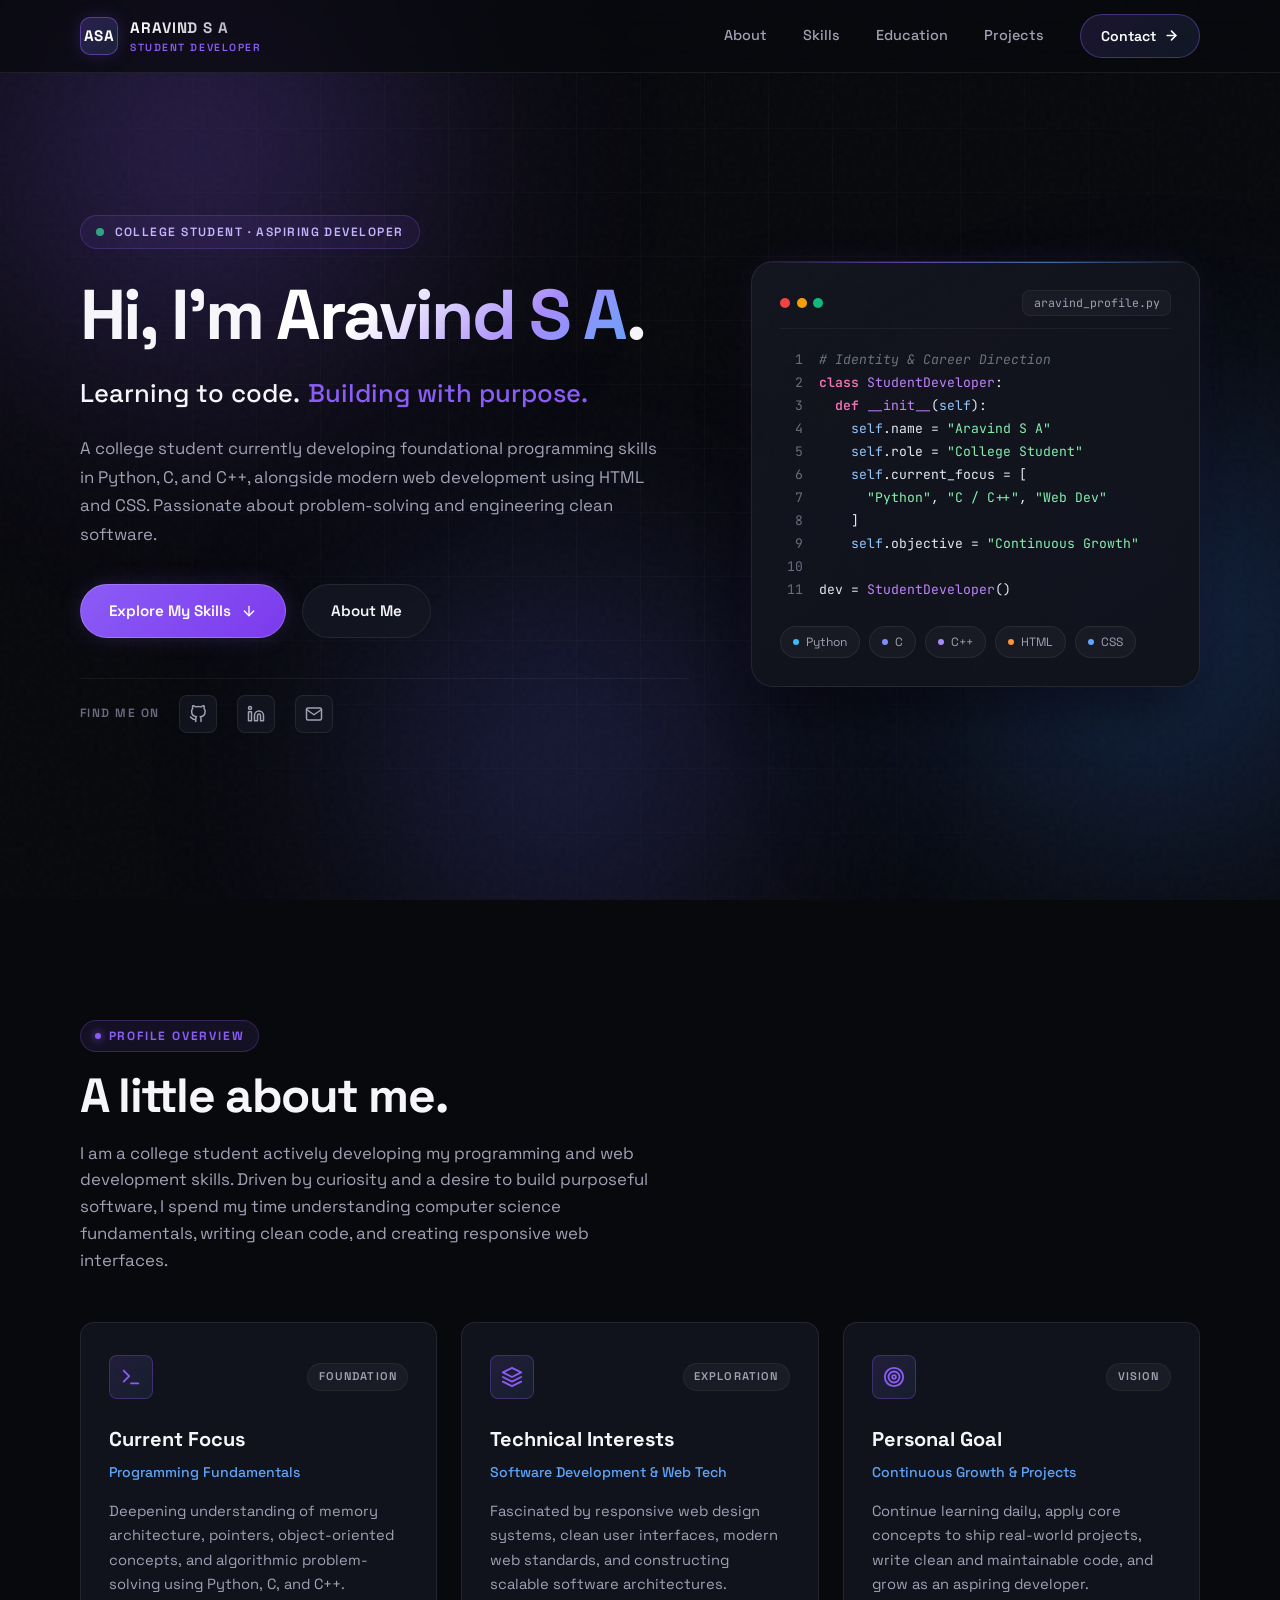
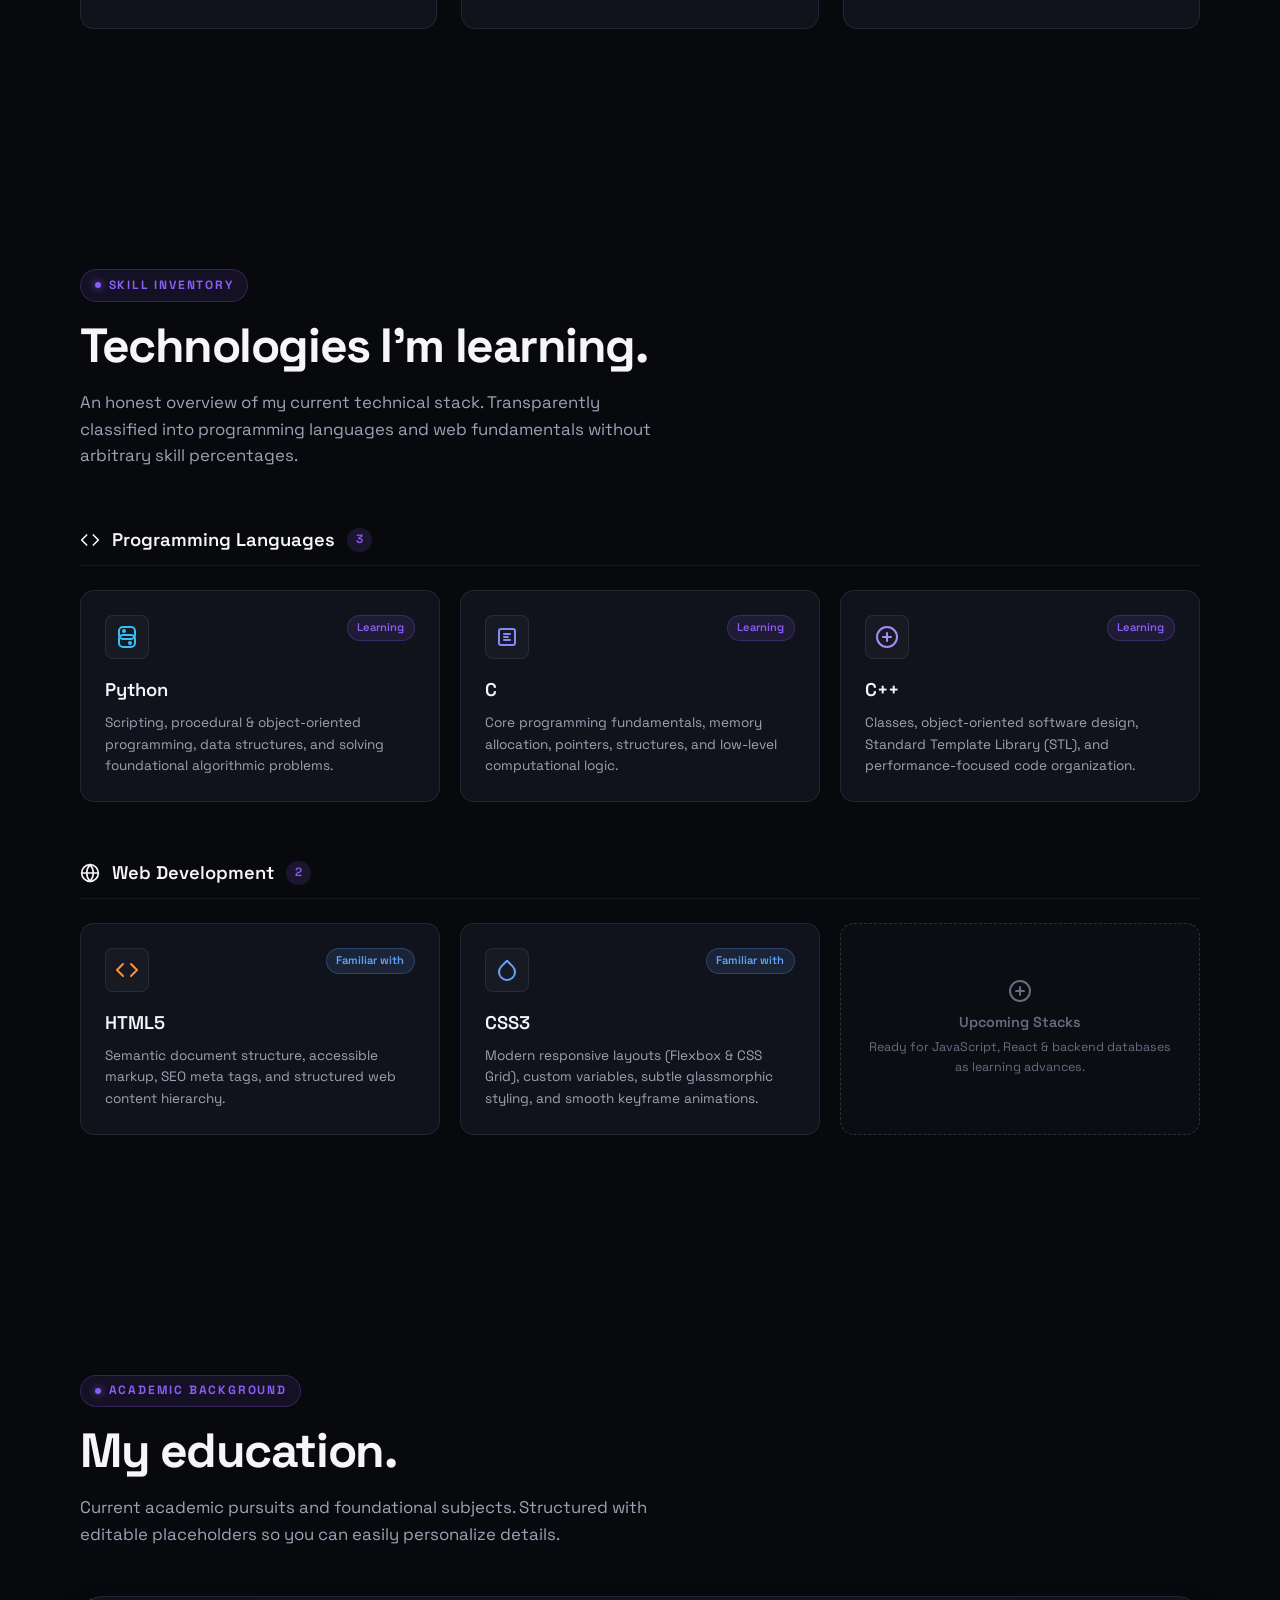
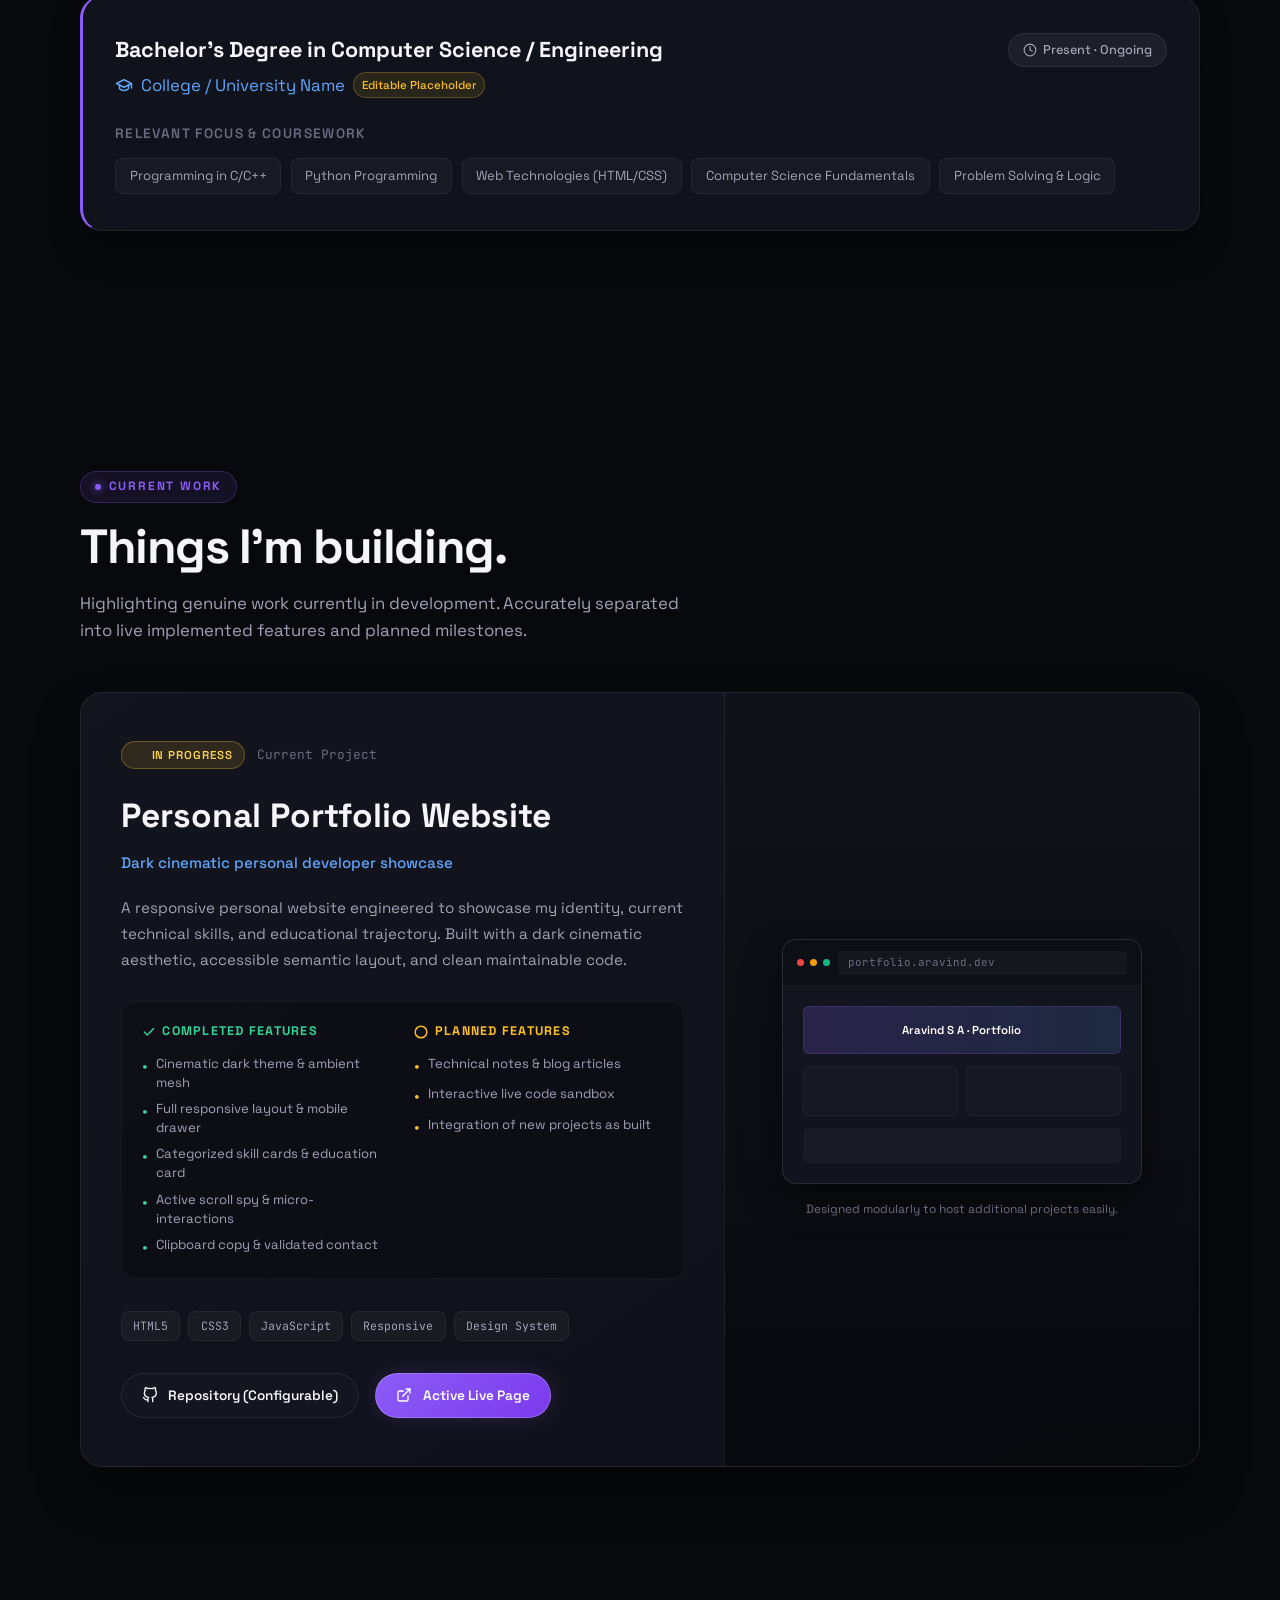
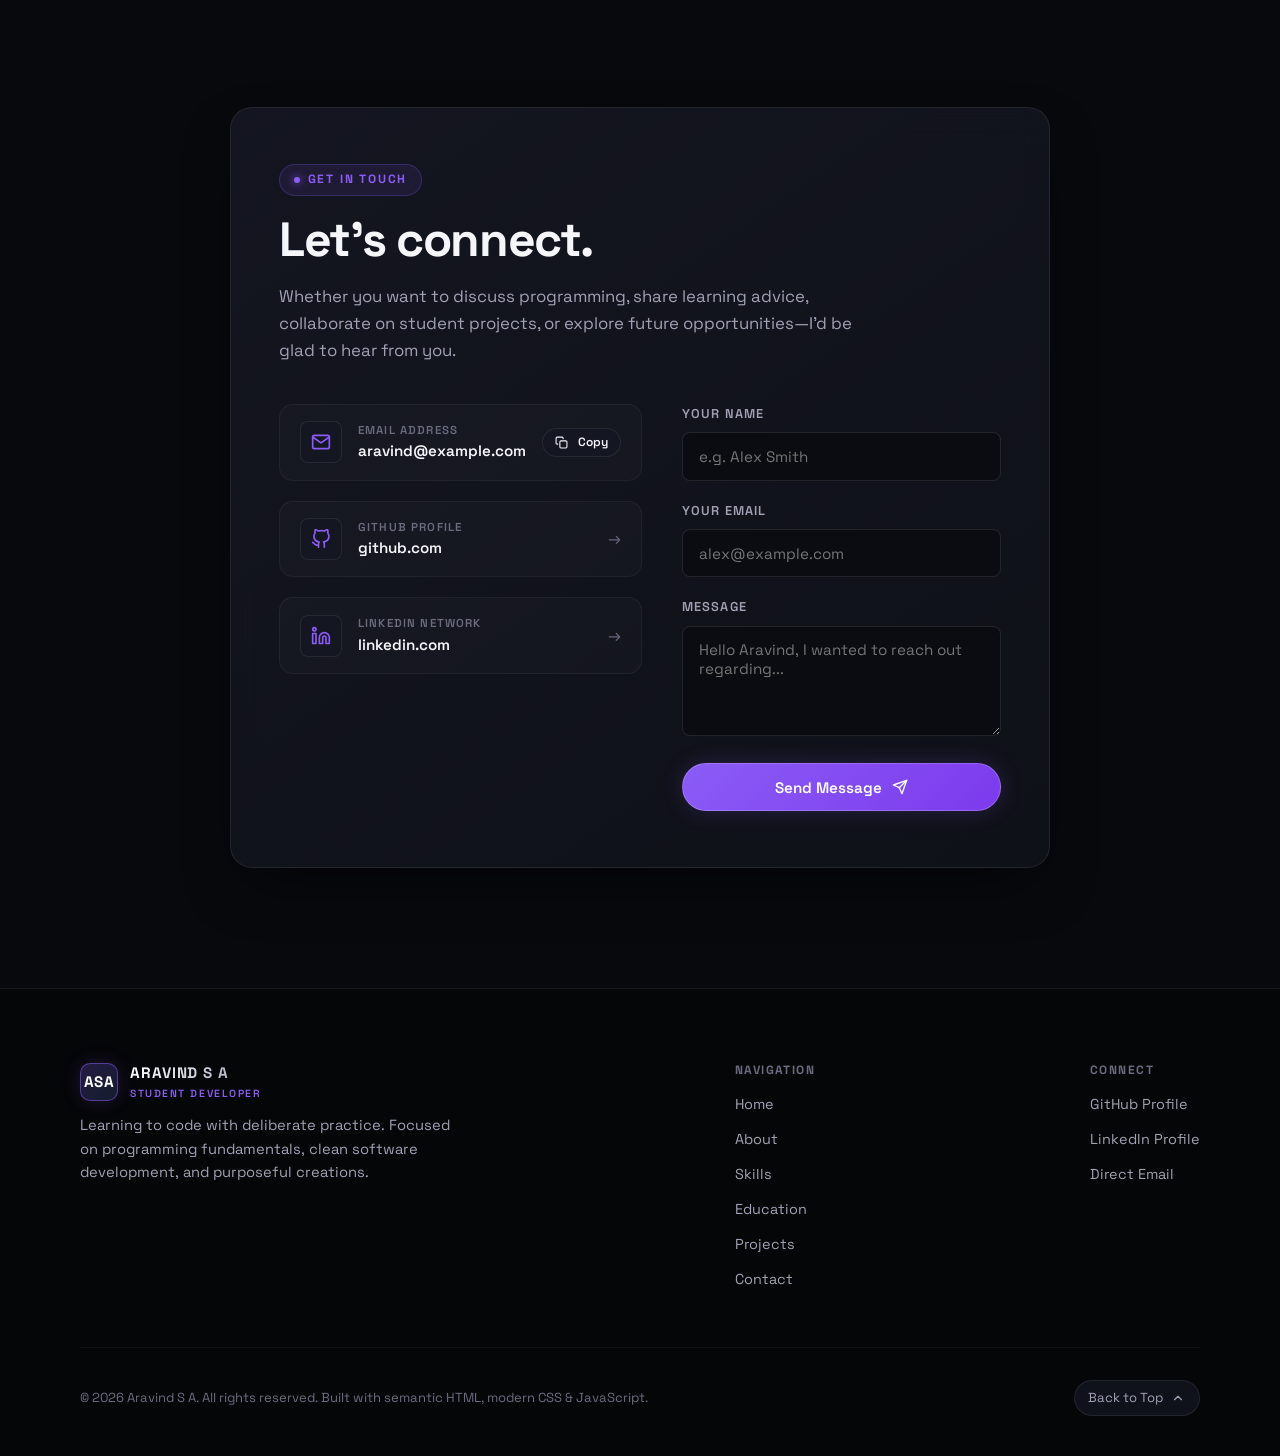
==== index.html @ bd8e334b "Add files via upload" ====
<!DOCTYPE html>
<html lang="en">
<head>
  <meta charset="UTF-8" />
  <meta name="viewport" content="width=device-width, initial-scale=1.0" />
  <meta http-equiv="X-UA-Compatible" content="IE=edge" />

  <!-- Primary SEO Meta Tags -->
  <title>Aravind S A | Student & Aspiring Developer Portfolio</title>
  <meta name="title" content="Aravind S A | Student & Aspiring Developer Portfolio" />
  <meta name="description" content="Personal portfolio of Aravind S A, college student learning programming in Python, C, C++, and modern web development." />
  <meta name="keywords" content="Aravind S A, student developer, software development, Python, C, C++, HTML, CSS, portfolio" />
  <meta name="author" content="Aravind S A" />
  <meta name="theme-color" content="#08090D" />

  <!-- Open Graph / Facebook -->
  <meta property="og:type" content="website" />
  <meta property="og:title" content="Aravind S A | Student & Aspiring Developer" />
  <meta property="og:description" content="College student learning programming and web development. Exploring Python, C, C++, HTML, and CSS." />

  <!-- Google Fonts: Space Grotesk & JetBrains Mono -->
  <link rel="preconnect" href="https://fonts.googleapis.com" />
  <link rel="preconnect" href="https://fonts.gstatic.com" crossorigin />
  <link href="https://fonts.googleapis.com/css2?family=JetBrains+Mono:wght@400;500;600&family=Space+Grotesk:wght@400;500;600;700;800&display=swap" rel="stylesheet" />

  <!-- Custom Stylesheet -->
  <link rel="stylesheet" href="style.css" />

  <!-- Favicon Monogram -->
  <link rel="icon" type="image/svg+xml" href="data:image/svg+xml,%3Csvg xmlns='http://www.w3.org/2000/svg' viewBox='0 0 100 100'%3E%3Crect width='100' height='100' rx='24' fill='%2308090D'/%3E%3Crect x='4' y='4' width='92' height='92' rx='20' fill='none' stroke='%238B5CF6' stroke-width='4'/%3E%3Ctext x='50' y='64' font-family='sans-serif' font-size='42' font-weight='900' fill='%23FFFFFF' text-anchor='middle'%3EASA%3C/text%3E%3C/svg%3E" />
</head>
<body>

  <!-- Ambient Cinematic Background Effects -->
  <div class="ambient-canvas-wrapper" aria-hidden="true">
    <div class="ambient-mesh mesh-1"></div>
    <div class="ambient-mesh mesh-2"></div>
    <div class="ambient-mesh mesh-3"></div>
    <div class="ambient-grid"></div>
    <div class="ambient-noise"></div>
  </div>

  <!-- Navigation Bar -->
  <header class="navbar" id="navbar">
    <div class="container nav-container">
      <a href="#hero" class="brand-monogram" aria-label="Aravind S A Homepage">
        <span class="monogram-badge">ASA</span>
        <div class="monogram-text">
          <span class="name">ARAVIND S A</span>
          <span class="sub">STUDENT DEVELOPER</span>
        </div>
      </a>

      <!-- Desktop Navigation Links -->
      <nav class="nav-links-desktop" aria-label="Primary Navigation">
        <a href="#about" class="nav-link">About</a>
        <a href="#skills" class="nav-link">Skills</a>
        <a href="#education" class="nav-link">Education</a>
        <a href="#projects" class="nav-link">Projects</a>
        <a href="#contact" class="nav-cta-btn">
          <span>Contact</span>
          <svg width="15" height="15" viewBox="0 0 24 24" fill="none" stroke="currentColor" stroke-width="2.5" stroke-linecap="round" stroke-linejoin="round">
            <line x1="5" y1="12" x2="19" y2="12"></line>
            <polyline points="12 5 19 12 12 19"></polyline>
          </svg>
        </a>
      </nav>

      <!-- Mobile Menu Toggle Button -->
      <button class="mobile-toggle" id="mobile-toggle" aria-label="Toggle navigation menu" aria-expanded="false">
        <svg width="22" height="22" viewBox="0 0 24 24" fill="none" stroke="currentColor" stroke-width="2" stroke-linecap="round" stroke-linejoin="round">
          <line x1="3" y1="12" x2="21" y2="12"></line>
          <line x1="3" y1="6" x2="21" y2="6"></line>
          <line x1="3" y1="18" x2="21" y2="18"></line>
        </svg>
      </button>
    </div>

    <!-- Mobile Drawer Menu -->
    <div class="mobile-drawer" id="mobile-drawer" aria-label="Mobile Navigation Drawer">
      <a href="#about" class="mobile-nav-link">About Me <span>&rarr;</span></a>
      <a href="#skills" class="mobile-nav-link">Skills & Stack <span>&rarr;</span></a>
      <a href="#education" class="mobile-nav-link">Education <span>&rarr;</span></a>
      <a href="#projects" class="mobile-nav-link">Projects <span>&rarr;</span></a>
      <a href="#contact" class="mobile-nav-link" style="color: var(--accent-violet);">Get in Touch <span>&rarr;</span></a>
    </div>
  </header>

  <main>
    <!-- ==================== HERO SECTION ==================== -->
    <section class="hero-section" id="hero">
      <div class="container hero-grid">
        <!-- Hero Left Column -->
        <div class="hero-content">
          <div class="badge-pill reveal-item">
            <span class="pulse-indicator">
              <span class="core"></span>
              <span class="wave"></span>
            </span>
            <span>COLLEGE STUDENT · ASPIRING DEVELOPER</span>
          </div>

          <h1 class="hero-heading reveal-item">
            Hi, I'm <span class="name-gradient">Aravind S A</span>.
          </h1>

          <p class="hero-subheadline reveal-item">
            Learning to code. <span class="accent-word">Building with purpose.</span>
          </p>

          <p class="hero-bio reveal-item">
            A college student currently developing foundational programming skills in Python, C, and C++, alongside modern web development using HTML and CSS. Passionate about problem-solving and engineering clean software.
          </p>

          <div class="hero-actions reveal-item">
            <a href="#skills" class="btn btn-primary">
              <span>Explore My Skills</span>
              <svg width="16" height="16" viewBox="0 0 24 24" fill="none" stroke="currentColor" stroke-width="2" stroke-linecap="round" stroke-linejoin="round">
                <line x1="12" y1="5" x2="12" y2="19"></line>
                <polyline points="19 12 12 19 5 12"></polyline>
              </svg>
            </a>
            <a href="#about" class="btn btn-secondary">
              <span>About Me</span>
            </a>
          </div>

          <div class="hero-socials reveal-item">
            <span class="social-label">Find me on</span>
            <!-- Configurable GitHub link -->
            <a href="https://github.com" target="_blank" rel="noopener noreferrer" class="social-icon-btn" aria-label="GitHub Profile">
              <svg width="18" height="18" viewBox="0 0 24 24" fill="none" stroke="currentColor" stroke-width="2" stroke-linecap="round" stroke-linejoin="round">
                <path d="M9 19c-5 1.5-5-2.5-7-3m14 6v-3.87a3.37 3.37 0 0 0-.94-2.61c3.14-.35 6.44-1.54 6.44-7A5.44 5.44 0 0 0 20 4.77 5.07 5.07 0 0 0 19.91 1S18.73.65 16 2.48a13.38 13.38 0 0 0-7 0C6.27.65 5.09 1 5.09 1A5.07 5.07 0 0 0 5 4.77a5.44 5.44 0 0 0-1.5 3.78c0 5.42 3.3 6.61 6.44 7A3.37 3.37 0 0 0 9 18.13V22"></path>
              </svg>
            </a>
            <!-- Configurable LinkedIn link -->
            <a href="https://linkedin.com" target="_blank" rel="noopener noreferrer" class="social-icon-btn" aria-label="LinkedIn Profile">
              <svg width="18" height="18" viewBox="0 0 24 24" fill="none" stroke="currentColor" stroke-width="2" stroke-linecap="round" stroke-linejoin="round">
                <path d="M16 8a6 6 0 0 1 6 6v7h-4v-7a2 2 0 0 0-2-2 2 2 0 0 0-2 2v7h-4v-7a6 6 0 0 1 6-6z"></path>
                <rect x="2" y="9" width="4" height="12"></rect>
                <circle cx="4" cy="4" r="2"></circle>
              </svg>
            </a>
            <!-- Configurable Email mailto -->
            <a href="mailto:aravind@example.com" class="social-icon-btn" aria-label="Email Aravind">
              <svg width="18" height="18" viewBox="0 0 24 24" fill="none" stroke="currentColor" stroke-width="2" stroke-linecap="round" stroke-linejoin="round">
                <path d="M4 4h16c1.1 0 2 .9 2 2v12c0 1.1-.9 2-2 2H4c-1.1 0-2-.9-2-2V6c0-1.1.9-2 2-2z"></path>
                <polyline points="22,6 12,13 2,6"></polyline>
              </svg>
            </a>
          </div>
        </div>

        <!-- Hero Right Column: Animated Developer Terminal Card -->
        <div class="hero-visual reveal-item">
          <div class="hero-visual-card tilt-card">
            <div class="card-header-dots">
              <div class="window-dots">
                <span class="dot-red"></span>
                <span class="dot-yellow"></span>
                <span class="dot-green"></span>
              </div>
              <span class="file-pill">aravind_profile.py</span>
            </div>

            <div class="code-container">
              <div class="code-line">
                <span class="line-num">1</span>
                <span><span class="syn-comment"># Identity & Career Direction</span></span>
              </div>
              <div class="code-line">
                <span class="line-num">2</span>
                <span><span class="syn-keyword">class</span> <span class="syn-func">StudentDeveloper</span>:</span>
              </div>
              <div class="code-line">
                <span class="line-num">3</span>
                <span>&nbsp;&nbsp;<span class="syn-keyword">def</span> <span class="syn-func">__init__</span>(<span class="syn-var">self</span>):</span>
              </div>
              <div class="code-line">
                <span class="line-num">4</span>
                <span>&nbsp;&nbsp;&nbsp;&nbsp;<span class="syn-var">self</span>.name = <span class="syn-string">"Aravind S A"</span></span>
              </div>
              <div class="code-line">
                <span class="line-num">5</span>
                <span>&nbsp;&nbsp;&nbsp;&nbsp;<span class="syn-var">self</span>.role = <span class="syn-string">"College Student"</span></span>
              </div>
              <div class="code-line">
                <span class="line-num">6</span>
                <span>&nbsp;&nbsp;&nbsp;&nbsp;<span class="syn-var">self</span>.current_focus = [</span>
              </div>
              <div class="code-line">
                <span class="line-num">7</span>
                <span>&nbsp;&nbsp;&nbsp;&nbsp;&nbsp;&nbsp;<span class="syn-string">"Python"</span>, <span class="syn-string">"C / C++"</span>, <span class="syn-string">"Web Dev"</span></span>
              </div>
              <div class="code-line">
                <span class="line-num">8</span>
                <span>&nbsp;&nbsp;&nbsp;&nbsp;]</span>
              </div>
              <div class="code-line">
                <span class="line-num">9</span>
                <span>&nbsp;&nbsp;&nbsp;&nbsp;<span class="syn-var">self</span>.objective = <span class="syn-string">"Continuous Growth"</span></span>
              </div>
              <div class="code-line">
                <span class="line-num">10</span>
                <span></span>
              </div>
              <div class="code-line">
                <span class="line-num">11</span>
                <span>dev = <span class="syn-func">StudentDeveloper</span>()</span>
              </div>
            </div>

            <div class="orbiting-chips">
              <span class="tech-chip">
                <span class="chip-dot" style="background: #38BDF8;"></span> Python
              </span>
              <span class="tech-chip">
                <span class="chip-dot" style="background: #818CF8;"></span> C
              </span>
              <span class="tech-chip">
                <span class="chip-dot" style="background: #A78BFA;"></span> C++
              </span>
              <span class="tech-chip">
                <span class="chip-dot" style="background: #FB923C;"></span> HTML
              </span>
              <span class="tech-chip">
                <span class="chip-dot" style="background: #60A5FA;"></span> CSS
              </span>
            </div>
          </div>
        </div>
      </div>
    </section>

    <!-- ==================== ABOUT ME SECTION ==================== -->
    <section id="about">
      <div class="container">
        <div class="reveal-item">
          <div class="section-tag">
            <span class="dot"></span>
            <span>Profile Overview</span>
          </div>
          <h2 class="section-title">A little about me.</h2>
          <p class="section-subtitle">
            I am a college student actively developing my programming and web development skills. Driven by curiosity and a desire to build purposeful software, I spend my time understanding computer science fundamentals, writing clean code, and creating responsive web interfaces.
          </p>
        </div>

        <div class="about-grid">
          <!-- Card 1: Current Focus -->
          <div class="info-card reveal-item tilt-card">
            <div class="card-top-row">
              <div class="icon-box" aria-hidden="true">
                <svg width="22" height="22" viewBox="0 0 24 24" fill="none" stroke="currentColor" stroke-width="2" stroke-linecap="round" stroke-linejoin="round">
                  <polyline points="4 17 10 11 4 5"></polyline>
                  <line x1="12" y1="19" x2="20" y2="19"></line>
                </svg>
              </div>
              <span class="tag-badge">Foundation</span>
            </div>
            <h3>Current Focus</h3>
            <span class="card-sub">Programming Fundamentals</span>
            <p>
              Deepening understanding of memory architecture, pointers, object-oriented concepts, and algorithmic problem-solving using Python, C, and C++.
            </p>
          </div>

          <!-- Card 2: Technical Interests -->
          <div class="info-card reveal-item tilt-card">
            <div class="card-top-row">
              <div class="icon-box" aria-hidden="true">
                <svg width="22" height="22" viewBox="0 0 24 24" fill="none" stroke="currentColor" stroke-width="2" stroke-linecap="round" stroke-linejoin="round">
                  <polygon points="12 2 2 7 12 12 22 7 12 2"></polygon>
                  <polyline points="2 17 12 22 22 17"></polyline>
                  <polyline points="2 12 12 17 22 12"></polyline>
                </svg>
              </div>
              <span class="tag-badge">Exploration</span>
            </div>
            <h3>Technical Interests</h3>
            <span class="card-sub">Software Development & Web Tech</span>
            <p>
              Fascinated by responsive web design systems, clean user interfaces, modern web standards, and constructing scalable software architectures.
            </p>
          </div>

          <!-- Card 3: Personal Goal -->
          <div class="info-card reveal-item tilt-card">
            <div class="card-top-row">
              <div class="icon-box" aria-hidden="true">
                <svg width="22" height="22" viewBox="0 0 24 24" fill="none" stroke="currentColor" stroke-width="2" stroke-linecap="round" stroke-linejoin="round">
                  <circle cx="12" cy="12" r="10"></circle>
                  <circle cx="12" cy="12" r="6"></circle>
                  <circle cx="12" cy="12" r="2"></circle>
                </svg>
              </div>
              <span class="tag-badge">Vision</span>
            </div>
            <h3>Personal Goal</h3>
            <span class="card-sub">Continuous Growth & Projects</span>
            <p>
              Continue learning daily, apply core concepts to ship real-world projects, write clean and maintainable code, and grow as an aspiring developer.
            </p>
          </div>
        </div>
      </div>
    </section>

    <!-- ==================== SKILLS SECTION ==================== -->
    <section id="skills">
      <div class="container">
        <div class="reveal-item">
          <div class="section-tag">
            <span class="dot"></span>
            <span>Skill Inventory</span>
          </div>
          <h2 class="section-title">Technologies I'm learning.</h2>
          <p class="section-subtitle">
            An honest overview of my current technical stack. Transparently classified into programming languages and web fundamentals without arbitrary skill percentages.
          </p>
        </div>

        <!-- Group 1: Programming Languages -->
        <div style="margin-top: 3.5rem;">
          <h3 class="skills-group-title reveal-item">
            <svg width="20" height="20" viewBox="0 0 24 24" fill="none" stroke="currentColor" stroke-width="2" stroke-linecap="round" stroke-linejoin="round">
              <polyline points="16 18 22 12 16 6"></polyline>
              <polyline points="8 6 2 12 8 18"></polyline>
            </svg>
            <span>Programming Languages</span>
            <span class="count">3</span>
          </h3>

          <div class="skills-grid">
            <!-- Python Card -->
            <div class="skill-card reveal-item tilt-card" style="--highlight-color: #38BDF8;">
              <div class="skill-header">
                <div class="skill-logo-wrap" style="color: #38BDF8;">
                  <svg width="24" height="24" viewBox="0 0 24 24" fill="none" stroke="currentColor" stroke-width="2" stroke-linecap="round" stroke-linejoin="round">
                    <path d="M12 2H8a4 4 0 0 0-4 4v4a4 4 0 0 0 4 4h8a4 4 0 0 0 4-4V6a4 4 0 0 0-4-4h-4z"></path>
                    <path d="M12 22h4a4 4 0 0 0 4-4v-4a4 4 0 0 0-4-4H8a4 4 0 0 0-4 4v4a4 4 0 0 0 4 4h4z"></path>
                    <circle cx="9" cy="6" r="1"></circle>
                    <circle cx="15" cy="18" r="1"></circle>
                  </svg>
                </div>
                <span class="skill-status-tag">Learning</span>
              </div>
              <h4>Python</h4>
              <p>
                Scripting, procedural & object-oriented programming, data structures, and solving foundational algorithmic problems.
              </p>
            </div>

            <!-- C Card -->
            <div class="skill-card reveal-item tilt-card" style="--highlight-color: #818CF8;">
              <div class="skill-header">
                <div class="skill-logo-wrap" style="color: #818CF8;">
                  <svg width="24" height="24" viewBox="0 0 24 24" fill="none" stroke="currentColor" stroke-width="2" stroke-linecap="round" stroke-linejoin="round">
                    <rect x="4" y="4" width="16" height="16" rx="2"></rect>
                    <path d="M9 9h6"></path>
                    <path d="M9 15h6"></path>
                    <path d="M9 12h4"></path>
                  </svg>
                </div>
                <span class="skill-status-tag">Learning</span>
              </div>
              <h4>C</h4>
              <p>
                Core programming fundamentals, memory allocation, pointers, structures, and low-level computational logic.
              </p>
            </div>

            <!-- C++ Card -->
            <div class="skill-card reveal-item tilt-card" style="--highlight-color: #A78BFA;">
              <div class="skill-header">
                <div class="skill-logo-wrap" style="color: #A78BFA;">
                  <svg width="24" height="24" viewBox="0 0 24 24" fill="none" stroke="currentColor" stroke-width="2" stroke-linecap="round" stroke-linejoin="round">
                    <circle cx="12" cy="12" r="10"></circle>
                    <line x1="12" y1="8" x2="12" y2="16"></line>
                    <line x1="8" y1="12" x2="16" y2="12"></line>
                  </svg>
                </div>
                <span class="skill-status-tag">Learning</span>
              </div>
              <h4>C++</h4>
              <p>
                Classes, object-oriented software design, Standard Template Library (STL), and performance-focused code organization.
              </p>
            </div>
          </div>
        </div>

        <!-- Group 2: Web Development -->
        <div style="margin-top: 3.5rem;">
          <h3 class="skills-group-title reveal-item">
            <svg width="20" height="20" viewBox="0 0 24 24" fill="none" stroke="currentColor" stroke-width="2" stroke-linecap="round" stroke-linejoin="round">
              <circle cx="12" cy="12" r="10"></circle>
              <line x1="2" y1="12" x2="22" y2="12"></line>
              <path d="M12 2a15.3 15.3 0 0 1 4 10 15.3 15.3 0 0 1-4 10 15.3 15.3 0 0 1-4-10 15.3 15.3 0 0 1 4-10z"></path>
            </svg>
            <span>Web Development</span>
            <span class="count">2</span>
          </h3>

          <div class="skills-grid">
            <!-- HTML Card -->
            <div class="skill-card reveal-item tilt-card" style="--highlight-color: #FB923C;">
              <div class="skill-header">
                <div class="skill-logo-wrap" style="color: #FB923C;">
                  <svg width="24" height="24" viewBox="0 0 24 24" fill="none" stroke="currentColor" stroke-width="2" stroke-linecap="round" stroke-linejoin="round">
                    <polyline points="16 18 22 12 16 6"></polyline>
                    <polyline points="8 6 2 12 8 18"></polyline>
                  </svg>
                </div>
                <span class="skill-status-tag familiar">Familiar with</span>
              </div>
              <h4>HTML5</h4>
              <p>
                Semantic document structure, accessible markup, SEO meta tags, and structured web content hierarchy.
              </p>
            </div>

            <!-- CSS Card -->
            <div class="skill-card reveal-item tilt-card" style="--highlight-color: #60A5FA;">
              <div class="skill-header">
                <div class="skill-logo-wrap" style="color: #60A5FA;">
                  <svg width="24" height="24" viewBox="0 0 24 24" fill="none" stroke="currentColor" stroke-width="2" stroke-linecap="round" stroke-linejoin="round">
                    <path d="M12 2.69l5.66 5.66a8 8 0 1 1-11.31 0z"></path>
                  </svg>
                </div>
                <span class="skill-status-tag familiar">Familiar with</span>
              </div>
              <h4>CSS3</h4>
              <p>
                Modern responsive layouts (Flexbox & CSS Grid), custom variables, subtle glassmorphic styling, and smooth keyframe animations.
              </p>
            </div>

            <!-- Future Extension Slot (Easy to add JS, React, etc.) -->
            <div class="add-tech-card reveal-item">
              <svg width="24" height="24" viewBox="0 0 24 24" fill="none" stroke="currentColor" stroke-width="2" stroke-linecap="round" stroke-linejoin="round">
                <circle cx="12" cy="12" r="10"></circle>
                <line x1="12" y1="8" x2="12" y2="16"></line>
                <line x1="8" y1="12" x2="16" y2="12"></line>
              </svg>
              <div style="font-weight: 600; font-size: 0.9rem; margin-bottom: 0.25rem;">Upcoming Stacks</div>
              <p style="font-size: 0.78rem;">Ready for JavaScript, React & backend databases as learning advances.</p>
            </div>
          </div>
        </div>
      </div>
    </section>

    <!-- ==================== EDUCATION SECTION ==================== -->
    <section id="education">
      <div class="container">
        <div class="reveal-item">
          <div class="section-tag">
            <span class="dot"></span>
            <span>Academic Background</span>
          </div>
          <h2 class="section-title">My education.</h2>
          <p class="section-subtitle">
            Current academic pursuits and foundational subjects. Structured with editable placeholders so you can easily personalize details.
          </p>
        </div>

        <div class="education-timeline reveal-item">
          <div class="timeline-card">
            <div class="timeline-header">
              <div>
                <h3 class="degree-title">Bachelor's Degree in Computer Science / Engineering</h3>
                <div class="institution-name">
                  <svg width="18" height="18" viewBox="0 0 24 24" fill="none" stroke="currentColor" stroke-width="2" stroke-linecap="round" stroke-linejoin="round">
                    <path d="M22 10v6M2 10l10-5 10 5-10 5z"></path>
                    <path d="M6 12v5c3 3 9 3 12 0v-5"></path>
                  </svg>
                  <span>College / University Name</span>
                  <span class="editable-hint" title="Easy to replace in portfolioData.js or HTML">Editable Placeholder</span>
                </div>
              </div>
              <span class="period-badge">
                <svg width="14" height="14" viewBox="0 0 24 24" fill="none" stroke="currentColor" stroke-width="2" stroke-linecap="round" stroke-linejoin="round">
                  <circle cx="12" cy="12" r="10"></circle>
                  <polyline points="12 6 12 12 16 14"></polyline>
                </svg>
                <span>Present · Ongoing</span>
              </span>
            </div>

            <div>
              <div class="subjects-label">Relevant Focus & Coursework</div>
              <div class="subjects-list">
                <span class="subject-item">Programming in C/C++</span>
                <span class="subject-item">Python Programming</span>
                <span class="subject-item">Web Technologies (HTML/CSS)</span>
                <span class="subject-item">Computer Science Fundamentals</span>
                <span class="subject-item">Problem Solving & Logic</span>
              </div>
            </div>
          </div>
        </div>
      </div>
    </section>

    <!-- ==================== PROJECTS SECTION ==================== -->
    <section id="projects">
      <div class="container">
        <div class="reveal-item">
          <div class="section-tag">
            <span class="dot"></span>
            <span>Current Work</span>
          </div>
          <h2 class="section-title">Things I'm building.</h2>
          <p class="section-subtitle">
            Highlighting genuine work currently in development. Accurately separated into live implemented features and planned milestones.
          </p>
        </div>

        <!-- Project 1: Personal Portfolio Website -->
        <div class="project-card reveal-item">
          <div class="project-grid">
            <div class="project-info">
              <div class="project-status-bar">
                <span class="status-badge in-progress">
                  <span class="pulse-indicator" style="display:inline-block; vertical-align:middle; margin-right:4px;">
                    <span class="core" style="background:#f59e0b;"></span>
                  </span>
                  In Progress
                </span>
                <span style="font-size: 0.8rem; color: var(--text-dim); font-family: var(--font-mono);">Current Project</span>
              </div>

              <h3 class="project-title">Personal Portfolio Website</h3>
              <p class="project-subtitle">Dark cinematic personal developer showcase</p>
              <p class="project-desc">
                A responsive personal website engineered to showcase my identity, current technical skills, and educational trajectory. Built with a dark cinematic aesthetic, accessible semantic layout, and clean maintainable code.
              </p>

              <!-- Features Division -->
              <div class="feature-columns">
                <div class="feature-col completed">
                  <h5>
                    <svg width="14" height="14" viewBox="0 0 24 24" fill="none" stroke="currentColor" stroke-width="2.5" stroke-linecap="round" stroke-linejoin="round">
                      <polyline points="20 6 9 17 4 12"></polyline>
                    </svg>
                    Completed Features
                  </h5>
                  <ul>
                    <li>Cinematic dark theme & ambient mesh</li>
                    <li>Full responsive layout & mobile drawer</li>
                    <li>Categorized skill cards & education card</li>
                    <li>Active scroll spy & micro-interactions</li>
                    <li>Clipboard copy & validated contact</li>
                  </ul>
                </div>

                <div class="feature-col planned">
                  <h5>
                    <svg width="14" height="14" viewBox="0 0 24 24" fill="none" stroke="currentColor" stroke-width="2.5" stroke-linecap="round" stroke-linejoin="round">
                      <circle cx="12" cy="12" r="10"></circle>
                    </svg>
                    Planned Features
                  </h5>
                  <ul>
                    <li>Technical notes & blog articles</li>
                    <li>Interactive live code sandbox</li>
                    <li>Integration of new projects as built</li>
                  </ul>
                </div>
              </div>

              <div class="project-tags">
                <span class="project-tag">HTML5</span>
                <span class="project-tag">CSS3</span>
                <span class="project-tag">JavaScript</span>
                <span class="project-tag">Responsive</span>
                <span class="project-tag">Design System</span>
              </div>

              <div class="project-links">
                <!-- Configurable Repository Link -->
                <a href="https://github.com" target="_blank" rel="noopener noreferrer" class="btn btn-secondary" style="padding: 0.65rem 1.25rem; font-size: 0.85rem;">
                  <svg width="16" height="16" viewBox="0 0 24 24" fill="none" stroke="currentColor" stroke-width="2" stroke-linecap="round" stroke-linejoin="round">
                    <path d="M9 19c-5 1.5-5-2.5-7-3m14 6v-3.87a3.37 3.37 0 0 0-.94-2.61c3.14-.35 6.44-1.54 6.44-7A5.44 5.44 0 0 0 20 4.77 5.07 5.07 0 0 0 19.91 1S18.73.65 16 2.48a13.38 13.38 0 0 0-7 0C6.27.65 5.09 1 5.09 1A5.07 5.07 0 0 0 5 4.77a5.44 5.44 0 0 0-1.5 3.78c0 5.42 3.3 6.61 6.44 7A3.37 3.37 0 0 0 9 18.13V22"></path>
                  </svg>
                  <span>Repository (Configurable)</span>
                </a>
                <!-- Live Demo Anchor -->
                <a href="#hero" class="btn btn-primary" style="padding: 0.65rem 1.25rem; font-size: 0.85rem;">
                  <svg width="16" height="16" viewBox="0 0 24 24" fill="none" stroke="currentColor" stroke-width="2" stroke-linecap="round" stroke-linejoin="round">
                    <path d="M18 13v6a2 2 0 0 1-2 2H5a2 2 0 0 1-2-2V8a2 2 0 0 1 2-2h6"></path>
                    <polyline points="15 3 21 3 21 9"></polyline>
                    <line x1="10" y1="14" x2="21" y2="3"></line>
                  </svg>
                  <span>Active Live Page</span>
                </a>
              </div>
            </div>

            <!-- Project Visual Showcase Column -->
            <div class="project-preview-side">
              <div class="interactive-mockup">
                <div class="mockup-bar">
                  <div class="window-dots">
                    <span class="dot-red" style="width:7px; height:7px;"></span>
                    <span class="dot-yellow" style="width:7px; height:7px;"></span>
                    <span class="dot-green" style="width:7px; height:7px;"></span>
                  </div>
                  <div class="mockup-url">portfolio.aravind.dev</div>
                </div>
                <div class="mockup-body">
                  <div class="mockup-hero-slice">
                    <span>Aravind S A · Portfolio</span>
                  </div>
                  <div class="mockup-cards-slice">
                    <div class="mockup-card-small"></div>
                    <div class="mockup-card-small"></div>
                  </div>
                  <div style="height: 35px; background: rgba(255,255,255,0.03); border-radius: 6px;"></div>
                </div>
              </div>
              <p style="font-size: 0.75rem; color: var(--text-dim); margin-top: 1rem; text-align: center;">
                Designed modularly to host additional projects easily.
              </p>
            </div>
          </div>
        </div>
      </div>
    </section>

    <!-- ==================== CONTACT SECTION ==================== -->
    <section id="contact">
      <div class="container contact-container">
        <div class="contact-card reveal-item">
          <div class="section-tag">
            <span class="dot"></span>
            <span>Get In Touch</span>
          </div>
          <h2 class="section-title">Let's connect.</h2>
          <p class="section-subtitle" style="margin-bottom: 2.5rem;">
            Whether you want to discuss programming, share learning advice, collaborate on student projects, or explore future opportunities—I'd be glad to hear from you.
          </p>

          <div class="contact-grid">
            <!-- Left: Configurable Direct Methods -->
            <div class="contact-methods">
              <div class="contact-method-item">
                <div class="contact-method-icon">
                  <svg width="20" height="20" viewBox="0 0 24 24" fill="none" stroke="currentColor" stroke-width="2" stroke-linecap="round" stroke-linejoin="round">
                    <path d="M4 4h16c1.1 0 2 .9 2 2v12c0 1.1-.9 2-2 2H4c-1.1 0-2-.9-2-2V6c0-1.1.9-2 2-2z"></path>
                    <polyline points="22,6 12,13 2,6"></polyline>
                  </svg>
                </div>
                <div class="contact-method-info">
                  <span class="label">Email Address</span>
                  <span class="value" id="contact-email-text">aravind@example.com</span>
                </div>
                <button type="button" id="copy-email-btn" class="btn btn-secondary" style="margin-left: auto; padding: 0.35rem 0.75rem; font-size: 0.75rem;" title="Copy email address">
                  <svg width="13" height="13" viewBox="0 0 24 24" fill="none" stroke="currentColor" stroke-width="2" stroke-linecap="round" stroke-linejoin="round">
                    <rect x="9" y="9" width="13" height="13" rx="2" ry="2"></rect>
                    <path d="M5 15H4a2 2 0 0 1-2-2V4a2 2 0 0 1 2-2h9a2 2 0 0 1 2 2v1"></path>
                  </svg>
                  <span>Copy</span>
                </button>
              </div>

              <!-- GitHub Connect -->
              <a href="https://github.com" target="_blank" rel="noopener noreferrer" class="contact-method-item">
                <div class="contact-method-icon">
                  <svg width="20" height="20" viewBox="0 0 24 24" fill="none" stroke="currentColor" stroke-width="2" stroke-linecap="round" stroke-linejoin="round">
                    <path d="M9 19c-5 1.5-5-2.5-7-3m14 6v-3.87a3.37 3.37 0 0 0-.94-2.61c3.14-.35 6.44-1.54 6.44-7A5.44 5.44 0 0 0 20 4.77 5.07 5.07 0 0 0 19.91 1S18.73.65 16 2.48a13.38 13.38 0 0 0-7 0C6.27.65 5.09 1 5.09 1A5.07 5.07 0 0 0 5 4.77a5.44 5.44 0 0 0-1.5 3.78c0 5.42 3.3 6.61 6.44 7A3.37 3.37 0 0 0 9 18.13V22"></path>
                  </svg>
                </div>
                <div class="contact-method-info">
                  <span class="label">GitHub Profile</span>
                  <span class="value">github.com</span>
                </div>
                <span style="margin-left: auto; color: var(--text-dim);">&rarr;</span>
              </a>

              <!-- LinkedIn Connect -->
              <a href="https://linkedin.com" target="_blank" rel="noopener noreferrer" class="contact-method-item">
                <div class="contact-method-icon">
                  <svg width="20" height="20" viewBox="0 0 24 24" fill="none" stroke="currentColor" stroke-width="2" stroke-linecap="round" stroke-linejoin="round">
                    <path d="M16 8a6 6 0 0 1 6 6v7h-4v-7a2 2 0 0 0-2-2 2 2 0 0 0-2 2v7h-4v-7a6 6 0 0 1 6-6z"></path>
                    <rect x="2" y="9" width="4" height="12"></rect>
                    <circle cx="4" cy="4" r="2"></circle>
                  </svg>
                </div>
                <div class="contact-method-info">
                  <span class="label">LinkedIn Network</span>
                  <span class="value">linkedin.com</span>
                </div>
                <span style="margin-left: auto; color: var(--text-dim);">&rarr;</span>
              </a>
            </div>

            <!-- Right: Validated Form (Connects via Mailto or configured Formspree endpoint) -->
            <div>
              <form id="portfolio-contact-form" action="" method="POST" novalidate>
                <div class="form-group">
                  <label for="sender-name" class="form-label">Your Name</label>
                  <input type="text" id="sender-name" name="name" class="form-input" placeholder="e.g. Alex Smith" required />
                </div>
                <div class="form-group">
                  <label for="sender-email" class="form-label">Your Email</label>
                  <input type="email" id="sender-email" name="email" class="form-input" placeholder="alex@example.com" required />
                </div>
                <div class="form-group">
                  <label for="sender-message" class="form-label">Message</label>
                  <textarea id="sender-message" name="message" class="form-textarea" placeholder="Hello Aravind, I wanted to reach out regarding..." required></textarea>
                </div>

                <button type="submit" class="btn btn-primary" style="width: 100%;">
                  <span>Send Message</span>
                  <svg width="16" height="16" viewBox="0 0 24 24" fill="none" stroke="currentColor" stroke-width="2" stroke-linecap="round" stroke-linejoin="round">
                    <line x1="22" y1="2" x2="11" y2="13"></line>
                    <polygon points="22 2 15 22 11 13 2 9 22 2"></polygon>
                  </svg>
                </button>

                <div id="form-feedback" class="form-feedback" role="alert"></div>
              </form>
            </div>
          </div>
        </div>
      </div>
    </section>
  </main>

  <!-- ==================== FOOTER ==================== -->
  <footer>
    <div class="container">
      <div class="footer-top">
        <div class="footer-brand">
          <div class="brand-monogram">
            <span class="monogram-badge">ASA</span>
            <div class="monogram-text">
              <span class="name">ARAVIND S A</span>
              <span class="sub">STUDENT DEVELOPER</span>
            </div>
          </div>
          <p class="footer-tagline">
            Learning to code with deliberate practice. Focused on programming fundamentals, clean software development, and purposeful creations.
          </p>
        </div>

        <div class="footer-links-group">
          <span class="group-title">Navigation</span>
          <a href="#hero">Home</a>
          <a href="#about">About</a>
          <a href="#skills">Skills</a>
          <a href="#education">Education</a>
          <a href="#projects">Projects</a>
          <a href="#contact">Contact</a>
        </div>

        <div class="footer-links-group">
          <span class="group-title">Connect</span>
          <a href="https://github.com" target="_blank" rel="noopener noreferrer">GitHub Profile</a>
          <a href="https://linkedin.com" target="_blank" rel="noopener noreferrer">LinkedIn Profile</a>
          <a href="mailto:aravind@example.com">Direct Email</a>
        </div>
      </div>

      <div class="footer-bottom">
        <p class="copyright">
          &copy; <span id="current-year">2026</span> Aravind S A. All rights reserved. Built with semantic HTML, modern CSS & JavaScript.
        </p>

        <a href="#hero" class="back-to-top" aria-label="Back to top of page">
          <span>Back to Top</span>
          <svg width="14" height="14" viewBox="0 0 24 24" fill="none" stroke="currentColor" stroke-width="2" stroke-linecap="round" stroke-linejoin="round">
            <polyline points="18 15 12 9 6 15"></polyline>
          </svg>
        </a>
      </div>
    </div>
  </footer>

  <!-- Portfolio Logic & Animation Scripts -->
  <script src="main.js"></script>
</body>
</html>
---- style.css ----
/* ==========================================================================
   CINEMATIC DESIGN SYSTEM - ARAVIND S A PORTFOLIO
   Palette:
     Background: #08090D (Deep Space)
     Secondary:  #10121A (Obsidian Navy)
     Card:       #151722 (Midnight Slate)
     Accent 1:   #8B5CF6 (Electric Violet)
     Accent 2:   #60A5FA (Cool Cyan/Blue)
     Main Text:  #F5F5FA (Luminescent White)
     Muted:      #A1A1B5 (Atmospheric Grey)
     Borders:    rgba(255, 255, 255, 0.08)
   ========================================================================== */

:root {
  --bg-primary: #08090d;
  --bg-secondary: #10121a;
  --bg-card: rgba(21, 23, 34, 0.75);
  --bg-card-hover: rgba(27, 30, 44, 0.85);
  --bg-glass: rgba(16, 18, 26, 0.65);
  --bg-elevated: #181a28;

  --accent-violet: #8b5cf6;
  --accent-violet-glow: rgba(139, 92, 246, 0.28);
  --accent-blue: #60a5fa;
  --accent-blue-glow: rgba(96, 165, 250, 0.25);
  --accent-emerald: #34d399;
  --accent-amber: #fbbf24;

  --text-main: #f5f5fa;
  --text-muted: #a1a1b5;
  --text-dim: #6b6b80;

  --border-subtle: rgba(255, 255, 255, 0.08);
  --border-active: rgba(139, 92, 246, 0.4);
  --border-glass: rgba(255, 255, 255, 0.12);

  --font-sans: 'Space Grotesk', -apple-system, BlinkMacSystemFont, 'Segoe UI', Roboto, Helvetica, Arial, sans-serif;
  --font-mono: 'JetBrains Mono', 'Fira Code', Menlo, Consolas, monospace;

  --radius-sm: 8px;
  --radius-md: 14px;
  --radius-lg: 22px;
  --radius-full: 9999px;

  --transition-fast: 0.18s cubic-bezier(0.16, 1, 0.3, 1);
  --transition-normal: 0.3s cubic-bezier(0.16, 1, 0.3, 1);
  --transition-slow: 0.6s cubic-bezier(0.16, 1, 0.3, 1);

  --container-max: 1200px;
}

/* Reset & Base */
*, *::before, *::after {
  box-sizing: border-box;
  margin: 0;
  padding: 0;
}

html {
  scroll-behavior: smooth;
  color-scheme: dark;
  -webkit-font-smoothing: antialiased;
  -moz-osx-font-smoothing: grayscale;
}

body {
  background-color: var(--bg-primary);
  color: var(--text-main);
  font-family: var(--font-sans);
  line-height: 1.6;
  min-height: 100vh;
  position: relative;
  overflow-x: hidden;
  selection-background-color: var(--accent-violet);
}

::selection {
  background: rgba(139, 92, 246, 0.4);
  color: #ffffff;
}

a {
  color: inherit;
  text-decoration: none;
  transition: color var(--transition-fast);
}

button {
  font-family: inherit;
  cursor: pointer;
  border: none;
  background: none;
  color: inherit;
}

/* Container */
.container {
  width: 100%;
  max-width: var(--container-max);
  margin-left: auto;
  margin-right: auto;
  padding-left: 1.5rem;
  padding-right: 1.5rem;
}

@media (min-width: 768px) {
  .container {
    padding-left: 2.5rem;
    padding-right: 2.5rem;
  }
}

/* Atmospheric Background Canvas & Mesh Glows */
.ambient-canvas-wrapper {
  position: fixed;
  top: 0;
  left: 0;
  width: 100vw;
  height: 100vh;
  pointer-events: none;
  z-index: 0;
  overflow: hidden;
}

.ambient-mesh {
  position: absolute;
  border-radius: 50%;
  filter: blur(130px);
  opacity: 0.45;
  will-change: transform;
}

.mesh-1 {
  width: 600px;
  height: 600px;
  background: radial-gradient(circle, #8b5cf6 0%, transparent 70%);
  top: -150px;
  left: -100px;
  animation: floatOrb 22s ease-in-out infinite alternate;
}

.mesh-2 {
  width: 550px;
  height: 550px;
  background: radial-gradient(circle, #3b82f6 0%, transparent 70%);
  top: 40%;
  right: -150px;
  animation: floatOrb2 28s ease-in-out infinite alternate;
}

.mesh-3 {
  width: 480px;
  height: 480px;
  background: radial-gradient(circle, #6366f1 0%, transparent 70%);
  bottom: -100px;
  left: 25%;
  animation: floatOrb 25s ease-in-out infinite alternate-reverse;
}

.ambient-grid {
  position: absolute;
  inset: 0;
  background-image: 
    linear-gradient(to right, rgba(255, 255, 255, 0.02) 1px, transparent 1px),
    linear-gradient(to bottom, rgba(255, 255, 255, 0.02) 1px, transparent 1px);
  background-size: 64px 64px;
  mask-image: radial-gradient(circle at 50% 40%, black 30%, transparent 85%);
  -webkit-mask-image: radial-gradient(circle at 50% 40%, black 30%, transparent 85%);
}

.ambient-noise {
  position: absolute;
  inset: 0;
  opacity: 0.025;
  background-image: url("data:image/svg+xml,%3Csvg viewBox='0 0 200 200' xmlns='http://www.w3.org/2000/svg'%3E%3Cfilter id='noiseFilter'%3E%3CfeTurbulence type='fractalNoise' baseFrequency='0.8' numOctaves='3' stitchTiles='stitch'/%3E%3C/filter%3E%3Crect width='100%25' height='100%25' filter='url(%23noiseFilter)'/%3E%3C/svg%3E");
}

@keyframes floatOrb {
  0% { transform: translate(0, 0) scale(1); }
  50% { transform: translate(60px, 40px) scale(1.1); }
  100% { transform: translate(-40px, 80px) scale(0.95); }
}

@keyframes floatOrb2 {
  0% { transform: translate(0, 0) scale(1); }
  50% { transform: translate(-80px, -50px) scale(1.15); }
  100% { transform: translate(50px, -30px) scale(0.9); }
}

/* Header & Navigation */
.navbar {
  position: fixed;
  top: 0;
  left: 0;
  right: 0;
  z-index: 100;
  backdrop-filter: blur(16px);
  -webkit-backdrop-filter: blur(16px);
  background: rgba(8, 9, 13, 0.7);
  border-bottom: 1px solid var(--border-subtle);
  transition: all var(--transition-normal);
}

.navbar.scrolled {
  background: rgba(8, 9, 13, 0.88);
  border-bottom-color: rgba(139, 92, 246, 0.15);
  box-shadow: 0 10px 30px -10px rgba(0, 0, 0, 0.6);
}

.nav-container {
  display: flex;
  align-items: center;
  justify-content: space-between;
  height: 4.5rem;
}

.brand-monogram {
  display: flex;
  align-items: center;
  gap: 0.75rem;
  font-weight: 700;
  font-size: 1.15rem;
  letter-spacing: 0.05em;
  color: var(--text-main);
  text-transform: uppercase;
}

.monogram-badge {
  display: inline-flex;
  align-items: center;
  justify-content: center;
  width: 38px;
  height: 38px;
  background: linear-gradient(135deg, rgba(139, 92, 246, 0.25), rgba(96, 165, 250, 0.15));
  border: 1px solid rgba(139, 92, 246, 0.5);
  border-radius: 10px;
  color: #ffffff;
  font-weight: 800;
  font-size: 0.95rem;
  letter-spacing: 0.02em;
  box-shadow: 0 0 20px -3px var(--accent-violet-glow);
  transition: all var(--transition-fast);
}

.brand-monogram:hover .monogram-badge {
  transform: scale(1.05);
  border-color: var(--accent-blue);
  box-shadow: 0 0 25px -2px var(--accent-blue-glow);
}

.monogram-text {
  display: flex;
  flex-direction: column;
}

.monogram-text .name {
  font-size: 0.95rem;
  font-weight: 700;
  letter-spacing: 0.06em;
  background: linear-gradient(to right, #fff, var(--text-muted));
  -webkit-background-clip: text;
  -webkit-text-fill-color: transparent;
}

.monogram-text .sub {
  font-size: 0.65rem;
  letter-spacing: 0.15em;
  color: var(--accent-violet);
  font-weight: 600;
}

.nav-links-desktop {
  display: none;
  align-items: center;
  gap: 2.25rem;
}

@media (min-width: 860px) {
  .nav-links-desktop {
    display: flex;
  }
}

.nav-link {
  font-size: 0.9rem;
  color: var(--text-muted);
  font-weight: 500;
  position: relative;
  padding: 0.5rem 0;
  transition: color var(--transition-fast);
}

.nav-link:hover,
.nav-link.active {
  color: var(--text-main);
}

.nav-link::after {
  content: '';
  position: absolute;
  bottom: 0;
  left: 0;
  width: 0%;
  height: 2px;
  background: linear-gradient(90deg, var(--accent-violet), var(--accent-blue));
  border-radius: 2px;
  transition: width var(--transition-normal);
}

.nav-link:hover::after,
.nav-link.active::after {
  width: 100%;
}

.nav-cta-btn {
  display: inline-flex;
  align-items: center;
  gap: 0.5rem;
  padding: 0.6rem 1.25rem;
  font-size: 0.88rem;
  font-weight: 600;
  border-radius: var(--radius-full);
  background: linear-gradient(135deg, rgba(139, 92, 246, 0.15), rgba(96, 165, 250, 0.1));
  border: 1px solid rgba(139, 92, 246, 0.4);
  color: #fff;
  transition: all var(--transition-fast);
}

.nav-cta-btn:hover {
  background: linear-gradient(135deg, rgba(139, 92, 246, 0.3), rgba(96, 165, 250, 0.25));
  border-color: var(--accent-violet);
  box-shadow: 0 0 20px -2px var(--accent-violet-glow);
  transform: translateY(-1px);
}

.mobile-toggle {
  display: flex;
  align-items: center;
  justify-content: center;
  width: 42px;
  height: 42px;
  border-radius: var(--radius-sm);
  background: var(--bg-card);
  border: 1px solid var(--border-subtle);
  color: var(--text-main);
}

@media (min-width: 860px) {
  .mobile-toggle {
    display: none;
  }
}

.mobile-drawer {
  position: fixed;
  top: 4.5rem;
  left: 0;
  right: 0;
  background: rgba(14, 16, 24, 0.98);
  border-bottom: 1px solid var(--border-subtle);
  backdrop-filter: blur(24px);
  -webkit-backdrop-filter: blur(24px);
  padding: 1.75rem 1.5rem;
  display: flex;
  flex-direction: column;
  gap: 1.25rem;
  transform: translateY(-120%);
  opacity: 0;
  pointer-events: none;
  transition: all var(--transition-normal);
  z-index: 99;
}

.mobile-drawer.open {
  transform: translateY(0);
  opacity: 1;
  pointer-events: auto;
  box-shadow: 0 30px 40px rgba(0, 0, 0, 0.8);
}

.mobile-nav-link {
  font-size: 1.05rem;
  font-weight: 500;
  padding: 0.6rem 0;
  color: var(--text-muted);
  border-bottom: 1px solid rgba(255, 255, 255, 0.04);
  display: flex;
  align-items: center;
  justify-content: space-between;
}

.mobile-nav-link.active,
.mobile-nav-link:hover {
  color: var(--accent-violet);
}

/* Sections */
section {
  position: relative;
  z-index: 1;
  padding: 6rem 0;
}

@media (min-width: 768px) {
  section {
    padding: 7.5rem 0;
  }
}

/* Section Header Typography */
.section-tag {
  display: inline-flex;
  align-items: center;
  gap: 0.5rem;
  font-size: 0.75rem;
  text-transform: uppercase;
  letter-spacing: 0.15em;
  font-weight: 700;
  color: var(--accent-violet);
  background: rgba(139, 92, 246, 0.1);
  padding: 0.35rem 0.85rem;
  border-radius: var(--radius-full);
  border: 1px solid rgba(139, 92, 246, 0.25);
  margin-bottom: 1rem;
}

.section-tag .dot {
  width: 6px;
  height: 6px;
  border-radius: 50%;
  background-color: var(--accent-violet);
  box-shadow: 0 0 8px var(--accent-violet);
}

.section-title {
  font-size: clamp(2rem, 3.8vw, 3rem);
  font-weight: 700;
  letter-spacing: -0.03em;
  line-height: 1.15;
  color: var(--text-main);
  margin-bottom: 1rem;
}

.section-subtitle {
  color: var(--text-muted);
  font-size: 1.05rem;
  max-width: 600px;
  line-height: 1.6;
}

/* Hero Section */
.hero-section {
  min-height: 100vh;
  display: flex;
  align-items: center;
  padding-top: 7rem;
  padding-bottom: 4rem;
}

.hero-grid {
  display: grid;
  grid-template-columns: 1fr;
  gap: 3.5rem;
  align-items: center;
}

@media (min-width: 960px) {
  .hero-grid {
    grid-template-columns: 1.15fr 0.85fr;
    gap: 4rem;
  }
}

.hero-content {
  display: flex;
  flex-direction: column;
  align-items: flex-start;
}

.badge-pill {
  display: inline-flex;
  align-items: center;
  gap: 0.65rem;
  padding: 0.4rem 0.95rem;
  background: rgba(139, 92, 246, 0.08);
  border: 1px solid rgba(139, 92, 246, 0.25);
  border-radius: var(--radius-full);
  font-size: 0.75rem;
  font-weight: 600;
  letter-spacing: 0.12em;
  color: #c4b5fd;
  margin-bottom: 1.75rem;
}

.pulse-indicator {
  position: relative;
  width: 8px;
  height: 8px;
}

.pulse-indicator .core {
  width: 8px;
  height: 8px;
  background-color: var(--accent-emerald);
  border-radius: 50%;
  box-shadow: 0 0 8px var(--accent-emerald);
}

.pulse-indicator .wave {
  position: absolute;
  top: 0;
  left: 0;
  width: 8px;
  height: 8px;
  border-radius: 50%;
  background-color: var(--accent-emerald);
  opacity: 0.75;
  animation: radarWave 2s infinite cubic-bezier(0, 0.2, 0.8, 1);
}

@keyframes radarWave {
  0% { transform: scale(1); opacity: 0.75; }
  100% { transform: scale(3.5); opacity: 0; }
}

.hero-heading {
  font-size: clamp(2.75rem, 5.5vw, 4.5rem);
  font-weight: 800;
  letter-spacing: -0.04em;
  line-height: 1.08;
  margin-bottom: 1.25rem;
}

.hero-heading .name-gradient {
  background: linear-gradient(135deg, #ffffff 30%, #a78bfa 70%, #60a5fa 100%);
  -webkit-background-clip: text;
  -webkit-text-fill-color: transparent;
}

.hero-subheadline {
  font-size: clamp(1.2rem, 2.2vw, 1.6rem);
  font-weight: 500;
  color: var(--text-main);
  margin-bottom: 1.25rem;
  display: flex;
  align-items: center;
  flex-wrap: wrap;
  gap: 0.5rem;
}

.hero-subheadline .accent-word {
  color: var(--accent-violet);
  position: relative;
}

.hero-bio {
  color: var(--text-muted);
  font-size: 1.05rem;
  line-height: 1.7;
  max-width: 580px;
  margin-bottom: 2.25rem;
}

.hero-actions {
  display: flex;
  flex-wrap: wrap;
  align-items: center;
  gap: 1rem;
  margin-bottom: 2.5rem;
  width: 100%;
}

.btn {
  display: inline-flex;
  align-items: center;
  justify-content: center;
  gap: 0.65rem;
  padding: 0.85rem 1.75rem;
  border-radius: var(--radius-full);
  font-size: 0.95rem;
  font-weight: 600;
  transition: all var(--transition-fast);
  white-space: nowrap;
}

.btn-primary {
  background: linear-gradient(135deg, var(--accent-violet) 0%, #7c3aed 100%);
  color: #ffffff;
  border: 1px solid rgba(255, 255, 255, 0.2);
  box-shadow: 0 0 25px -4px var(--accent-violet-glow);
}

.btn-primary:hover {
  transform: translateY(-2px);
  box-shadow: 0 8px 30px -4px rgba(139, 92, 246, 0.5);
  border-color: rgba(255, 255, 255, 0.4);
}

.btn-secondary {
  background: rgba(21, 23, 34, 0.8);
  color: var(--text-main);
  border: 1px solid var(--border-subtle);
  backdrop-filter: blur(8px);
}

.btn-secondary:hover {
  background: rgba(30, 33, 48, 0.9);
  border-color: var(--border-active);
  transform: translateY(-2px);
  color: #ffffff;
}

.hero-socials {
  display: flex;
  align-items: center;
  gap: 1.25rem;
  padding-top: 1rem;
  border-top: 1px solid rgba(255, 255, 255, 0.05);
  width: 100%;
}

.hero-socials .social-label {
  font-size: 0.75rem;
  text-transform: uppercase;
  letter-spacing: 0.12em;
  color: var(--text-dim);
  font-weight: 600;
}

.social-icon-btn {
  display: inline-flex;
  align-items: center;
  justify-content: center;
  width: 38px;
  height: 38px;
  border-radius: var(--radius-sm);
  background: var(--bg-card);
  border: 1px solid var(--border-subtle);
  color: var(--text-muted);
  transition: all var(--transition-fast);
}

.social-icon-btn:hover {
  color: #ffffff;
  border-color: var(--accent-violet);
  background: rgba(139, 92, 246, 0.15);
  transform: translateY(-2px);
  box-shadow: 0 0 15px -2px var(--accent-violet-glow);
}

/* Hero Right: 3D / Futuristic Code Card Visual */
.hero-visual-card {
  position: relative;
  border-radius: var(--radius-lg);
  background: linear-gradient(145deg, rgba(21, 23, 34, 0.85), rgba(16, 18, 26, 0.95));
  border: 1px solid var(--border-subtle);
  box-shadow: 
    0 25px 60px -15px rgba(0, 0, 0, 0.7),
    0 0 40px -10px rgba(139, 92, 246, 0.15);
  padding: 1.75rem;
  overflow: hidden;
}

.hero-visual-card::before {
  content: '';
  position: absolute;
  top: 0;
  left: 0;
  right: 0;
  height: 1px;
  background: linear-gradient(90deg, transparent, rgba(139, 92, 246, 0.6), rgba(96, 165, 250, 0.6), transparent);
}

.card-header-dots {
  display: flex;
  align-items: center;
  justify-content: space-between;
  margin-bottom: 1.25rem;
  padding-bottom: 0.75rem;
  border-bottom: 1px solid rgba(255, 255, 255, 0.05);
}

.window-dots {
  display: flex;
  gap: 0.4rem;
}

.window-dots span {
  width: 10px;
  height: 10px;
  border-radius: 50%;
  display: inline-block;
}

.window-dots .dot-red { background-color: #ef4444; }
.window-dots .dot-yellow { background-color: #f59e0b; }
.window-dots .dot-green { background-color: #10b981; }

.file-pill {
  font-family: var(--font-mono);
  font-size: 0.72rem;
  color: var(--text-muted);
  background: rgba(255, 255, 255, 0.03);
  padding: 0.2rem 0.65rem;
  border-radius: var(--radius-sm);
  border: 1px solid rgba(255, 255, 255, 0.05);
}

.code-container {
  font-family: var(--font-mono);
  font-size: 0.82rem;
  line-height: 1.75;
  color: #e2e8f0;
}

.code-line {
  display: flex;
  gap: 1rem;
}

.code-line .line-num {
  color: var(--text-dim);
  user-select: none;
  min-width: 1.4rem;
  text-align: right;
}

.syn-keyword { color: #f472b6; font-weight: 600; }
.syn-var { color: #93c5fd; }
.syn-string { color: #86efac; }
.syn-comment { color: #6b7280; font-style: italic; }
.syn-func { color: #c084fc; }

.orbiting-chips {
  margin-top: 1.5rem;
  display: flex;
  flex-wrap: wrap;
  gap: 0.6rem;
}

.tech-chip {
  display: inline-flex;
  align-items: center;
  gap: 0.4rem;
  padding: 0.35rem 0.75rem;
  border-radius: var(--radius-full);
  background: rgba(255, 255, 255, 0.03);
  border: 1px solid rgba(255, 255, 255, 0.07);
  font-size: 0.75rem;
  color: var(--text-muted);
  transition: all var(--transition-fast);
}

.tech-chip:hover {
  border-color: var(--accent-violet);
  color: #ffffff;
  background: rgba(139, 92, 246, 0.1);
  transform: translateY(-2px);
}

.tech-chip .chip-dot {
  width: 6px;
  height: 6px;
  border-radius: 50%;
}

/* About Section Cards */
.about-grid {
  display: grid;
  grid-template-columns: 1fr;
  gap: 1.5rem;
  margin-top: 3rem;
}

@media (min-width: 768px) {
  .about-grid {
    grid-template-columns: repeat(3, 1fr);
  }
}

.info-card {
  position: relative;
  background: var(--bg-card);
  border: 1px solid var(--border-subtle);
  border-radius: var(--radius-md);
  padding: 2rem 1.75rem;
  backdrop-filter: blur(12px);
  -webkit-backdrop-filter: blur(12px);
  transition: all var(--transition-normal);
  display: flex;
  flex-direction: column;
}

.info-card:hover {
  transform: translateY(-4px);
  border-color: var(--border-active);
  background: var(--bg-card-hover);
  box-shadow: 0 16px 35px -10px rgba(0, 0, 0, 0.5), 0 0 25px -5px var(--accent-violet-glow);
}

.card-top-row {
  display: flex;
  align-items: center;
  justify-content: space-between;
  margin-bottom: 1.5rem;
}

.icon-box {
  width: 44px;
  height: 44px;
  border-radius: var(--radius-sm);
  background: linear-gradient(135deg, rgba(139, 92, 246, 0.15), rgba(96, 165, 250, 0.08));
  border: 1px solid rgba(139, 92, 246, 0.3);
  display: flex;
  align-items: center;
  justify-content: center;
  color: var(--accent-violet);
}

.tag-badge {
  font-size: 0.7rem;
  font-weight: 600;
  text-transform: uppercase;
  letter-spacing: 0.1em;
  padding: 0.25rem 0.65rem;
  border-radius: var(--radius-full);
  background: rgba(255, 255, 255, 0.04);
  color: var(--text-muted);
  border: 1px solid rgba(255, 255, 255, 0.05);
}

.info-card h3 {
  font-size: 1.25rem;
  font-weight: 700;
  color: var(--text-main);
  margin-bottom: 0.35rem;
}

.info-card .card-sub {
  font-size: 0.88rem;
  color: var(--accent-blue);
  font-weight: 500;
  margin-bottom: 1rem;
}

.info-card p {
  color: var(--text-muted);
  font-size: 0.92rem;
  line-height: 1.65;
}

/* Skills Section */
.skills-group-title {
  display: flex;
  align-items: center;
  gap: 0.75rem;
  font-size: 1.15rem;
  font-weight: 600;
  color: var(--text-main);
  margin-bottom: 1.5rem;
  padding-bottom: 0.65rem;
  border-bottom: 1px solid rgba(255, 255, 255, 0.06);
}

.skills-group-title .count {
  font-size: 0.75rem;
  padding: 0.15rem 0.55rem;
  background: rgba(139, 92, 246, 0.15);
  color: var(--accent-violet);
  border-radius: var(--radius-full);
}

.skills-grid {
  display: grid;
  grid-template-columns: 1fr;
  gap: 1.25rem;
}

@media (min-width: 640px) {
  .skills-grid {
    grid-template-columns: repeat(2, 1fr);
  }
}

@media (min-width: 1024px) {
  .skills-grid {
    grid-template-columns: repeat(3, 1fr);
  }
}

.skill-card {
  position: relative;
  background: var(--bg-card);
  border: 1px solid var(--border-subtle);
  border-radius: var(--radius-md);
  padding: 1.5rem;
  transition: all var(--transition-normal);
  backdrop-filter: blur(10px);
}

.skill-card:hover {
  transform: translateY(-4px);
  border-color: var(--highlight-color, var(--accent-violet));
  box-shadow: 0 14px 30px -10px rgba(0, 0, 0, 0.6), 0 0 20px -5px var(--highlight-color, var(--accent-violet-glow));
}

.skill-header {
  display: flex;
  align-items: flex-start;
  justify-content: space-between;
  margin-bottom: 1rem;
}

.skill-logo-wrap {
  width: 44px;
  height: 44px;
  border-radius: var(--radius-sm);
  background: rgba(255, 255, 255, 0.03);
  border: 1px solid rgba(255, 255, 255, 0.08);
  display: flex;
  align-items: center;
  justify-content: center;
  font-weight: 700;
  font-size: 1.1rem;
}

.skill-status-tag {
  font-size: 0.7rem;
  font-weight: 600;
  padding: 0.2rem 0.6rem;
  border-radius: var(--radius-full);
  background: rgba(139, 92, 246, 0.12);
  color: var(--accent-violet);
  border: 1px solid rgba(139, 92, 246, 0.25);
}

.skill-status-tag.familiar {
  background: rgba(96, 165, 250, 0.12);
  color: var(--accent-blue);
  border-color: rgba(96, 165, 250, 0.25);
}

.skill-card h4 {
  font-size: 1.15rem;
  font-weight: 600;
  color: var(--text-main);
  margin-bottom: 0.45rem;
}

.skill-card p {
  font-size: 0.85rem;
  color: var(--text-muted);
  line-height: 1.6;
}

.add-tech-card {
  border: 1px dashed rgba(255, 255, 255, 0.15);
  background: rgba(21, 23, 34, 0.3);
  display: flex;
  flex-direction: column;
  align-items: center;
  justify-content: center;
  text-align: center;
  padding: 2rem 1.5rem;
  border-radius: var(--radius-md);
  color: var(--text-dim);
  transition: all var(--transition-fast);
}

.add-tech-card:hover {
  border-color: rgba(139, 92, 246, 0.4);
  color: var(--text-muted);
  background: rgba(21, 23, 34, 0.5);
}

.add-tech-card svg {
  margin-bottom: 0.5rem;
}

/* Education Section */
.education-timeline {
  margin-top: 3rem;
  position: relative;
}

.timeline-card {
  position: relative;
  background: var(--bg-card);
  border: 1px solid var(--border-subtle);
  border-radius: var(--radius-lg);
  padding: 2.25rem 2rem;
  box-shadow: 0 20px 40px -15px rgba(0, 0, 0, 0.6);
  border-left: 3px solid var(--accent-violet);
}

.timeline-header {
  display: flex;
  flex-direction: column;
  gap: 0.5rem;
  margin-bottom: 1.5rem;
}

@media (min-width: 640px) {
  .timeline-header {
    flex-direction: row;
    justify-content: space-between;
    align-items: flex-start;
  }
}

.degree-title {
  font-size: 1.35rem;
  font-weight: 700;
  color: var(--text-main);
  margin-bottom: 0.25rem;
}

.institution-name {
  font-size: 1.05rem;
  color: var(--accent-blue);
  display: flex;
  align-items: center;
  gap: 0.5rem;
}

.editable-hint {
  font-size: 0.72rem;
  color: var(--accent-amber);
  background: rgba(251, 191, 36, 0.1);
  padding: 0.15rem 0.5rem;
  border-radius: var(--radius-full);
  border: 1px solid rgba(251, 191, 36, 0.25);
  font-weight: 500;
}

.period-badge {
  display: inline-flex;
  align-items: center;
  gap: 0.4rem;
  padding: 0.35rem 0.85rem;
  border-radius: var(--radius-full);
  background: rgba(255, 255, 255, 0.05);
  border: 1px solid rgba(255, 255, 255, 0.08);
  font-size: 0.8rem;
  color: var(--text-muted);
  font-weight: 500;
  align-self: flex-start;
}

.subjects-label {
  font-size: 0.85rem;
  text-transform: uppercase;
  letter-spacing: 0.1em;
  color: var(--text-dim);
  font-weight: 600;
  margin-bottom: 0.85rem;
}

.subjects-list {
  display: flex;
  flex-wrap: wrap;
  gap: 0.6rem;
}

.subject-item {
  font-size: 0.82rem;
  background: rgba(255, 255, 255, 0.03);
  border: 1px solid rgba(255, 255, 255, 0.06);
  padding: 0.4rem 0.85rem;
  border-radius: var(--radius-sm);
  color: var(--text-muted);
}

/* Projects Section */
.project-card {
  position: relative;
  background: linear-gradient(145deg, rgba(21, 23, 34, 0.85), rgba(16, 18, 26, 0.95));
  border: 1px solid var(--border-subtle);
  border-radius: var(--radius-lg);
  overflow: hidden;
  box-shadow: 0 25px 60px -20px rgba(0, 0, 0, 0.7);
  transition: all var(--transition-normal);
  margin-top: 3rem;
}

.project-card:hover {
  border-color: rgba(139, 92, 246, 0.4);
  box-shadow: 0 30px 70px -15px rgba(0, 0, 0, 0.8), 0 0 35px -8px var(--accent-violet-glow);
}

.project-grid {
  display: grid;
  grid-template-columns: 1fr;
}

@media (min-width: 900px) {
  .project-grid {
    grid-template-columns: 1.15fr 0.85fr;
  }
}

.project-info {
  padding: 2.5rem 2rem;
  display: flex;
  flex-direction: column;
}

@media (min-width: 768px) {
  .project-info {
    padding: 3rem 2.5rem;
  }
}

.project-status-bar {
  display: flex;
  align-items: center;
  gap: 0.75rem;
  margin-bottom: 1.25rem;
}

.status-badge {
  display: inline-flex;
  align-items: center;
  gap: 0.4rem;
  padding: 0.25rem 0.7rem;
  border-radius: var(--radius-full);
  font-size: 0.72rem;
  font-weight: 600;
  text-transform: uppercase;
  letter-spacing: 0.08em;
}

.status-badge.in-progress {
  background: rgba(251, 191, 36, 0.12);
  color: #fcd34d;
  border: 1px solid rgba(251, 191, 36, 0.3);
}

.project-title {
  font-size: clamp(1.6rem, 2.8vw, 2.1rem);
  font-weight: 700;
  color: var(--text-main);
  margin-bottom: 0.5rem;
}

.project-subtitle {
  font-size: 0.95rem;
  color: var(--accent-blue);
  font-weight: 500;
  margin-bottom: 1.25rem;
}

.project-desc {
  color: var(--text-muted);
  font-size: 0.95rem;
  line-height: 1.7;
  margin-bottom: 1.75rem;
}

.feature-columns {
  display: grid;
  grid-template-columns: 1fr;
  gap: 1.5rem;
  margin-bottom: 2rem;
  padding: 1.25rem;
  background: rgba(8, 9, 13, 0.4);
  border-radius: var(--radius-md);
  border: 1px solid rgba(255, 255, 255, 0.04);
}

@media (min-width: 600px) {
  .feature-columns {
    grid-template-columns: 1fr 1fr;
  }
}

.feature-col h5 {
  font-size: 0.78rem;
  text-transform: uppercase;
  letter-spacing: 0.1em;
  margin-bottom: 0.75rem;
  display: flex;
  align-items: center;
  gap: 0.4rem;
}

.feature-col.completed h5 { color: var(--accent-emerald); }
.feature-col.planned h5 { color: var(--accent-amber); }

.feature-col ul {
  list-style: none;
  display: flex;
  flex-direction: column;
  gap: 0.45rem;
}

.feature-col li {
  font-size: 0.82rem;
  color: var(--text-muted);
  display: flex;
  align-items: flex-start;
  gap: 0.5rem;
  line-height: 1.45;
}

.feature-col li::before {
  content: '•';
  font-size: 1rem;
}

.feature-col.completed li::before { color: var(--accent-emerald); }
.feature-col.planned li::before { color: var(--accent-amber); }

.project-tags {
  display: flex;
  flex-wrap: wrap;
  gap: 0.5rem;
  margin-bottom: 2rem;
}

.project-tag {
  font-family: var(--font-mono);
  font-size: 0.72rem;
  padding: 0.3rem 0.7rem;
  border-radius: var(--radius-sm);
  background: rgba(255, 255, 255, 0.04);
  color: var(--text-muted);
  border: 1px solid rgba(255, 255, 255, 0.06);
}

.project-links {
  display: flex;
  flex-wrap: wrap;
  gap: 1rem;
}

.project-preview-side {
  background: linear-gradient(180deg, rgba(16, 18, 26, 0.95), rgba(8, 9, 13, 0.98));
  border-top: 1px solid var(--border-subtle);
  display: flex;
  flex-direction: column;
  justify-content: center;
  align-items: center;
  padding: 2.5rem 2rem;
  position: relative;
  overflow: hidden;
}

@media (min-width: 900px) {
  .project-preview-side {
    border-top: none;
    border-left: 1px solid var(--border-subtle);
  }
}

.interactive-mockup {
  width: 100%;
  max-width: 360px;
  background: var(--bg-card);
  border-radius: var(--radius-md);
  border: 1px solid rgba(255, 255, 255, 0.1);
  box-shadow: 0 15px 35px rgba(0, 0, 0, 0.5);
  overflow: hidden;
  transition: transform var(--transition-normal);
}

.interactive-mockup:hover {
  transform: translateY(-4px) scale(1.02);
}

.mockup-bar {
  background: #0d0f17;
  padding: 0.65rem 0.85rem;
  display: flex;
  align-items: center;
  gap: 0.5rem;
  border-bottom: 1px solid rgba(255, 255, 255, 0.05);
}

.mockup-url {
  font-family: var(--font-mono);
  font-size: 0.68rem;
  color: var(--text-dim);
  background: rgba(255, 255, 255, 0.03);
  padding: 0.2rem 0.6rem;
  border-radius: 4px;
  flex: 1;
}

.mockup-body {
  padding: 1.25rem;
  display: flex;
  flex-direction: column;
  gap: 0.75rem;
}

.mockup-hero-slice {
  height: 48px;
  background: linear-gradient(90deg, rgba(139, 92, 246, 0.2), rgba(96, 165, 250, 0.15));
  border-radius: 6px;
  border: 1px solid rgba(139, 92, 246, 0.2);
  display: flex;
  align-items: center;
  justify-content: center;
  font-size: 0.72rem;
  font-weight: 600;
  color: #fff;
}

.mockup-cards-slice {
  display: grid;
  grid-template-columns: 1fr 1fr;
  gap: 0.5rem;
}

.mockup-card-small {
  height: 50px;
  background: rgba(255, 255, 255, 0.02);
  border-radius: 6px;
  border: 1px solid rgba(255, 255, 255, 0.04);
}

/* Contact Section */
.contact-container {
  max-width: 900px;
  margin: 0 auto;
}

.contact-card {
  background: linear-gradient(145deg, rgba(21, 23, 34, 0.9), rgba(16, 18, 26, 0.95));
  border: 1px solid var(--border-subtle);
  border-radius: var(--radius-lg);
  padding: 2.5rem 2rem;
  box-shadow: 0 25px 60px -20px rgba(0, 0, 0, 0.7);
  backdrop-filter: blur(16px);
}

@media (min-width: 768px) {
  .contact-card {
    padding: 3.5rem 3rem;
  }
}

.contact-grid {
  display: grid;
  grid-template-columns: 1fr;
  gap: 2.5rem;
}

@media (min-width: 768px) {
  .contact-grid {
    grid-template-columns: 1fr 1fr;
  }
}

.contact-methods {
  display: flex;
  flex-direction: column;
  gap: 1.25rem;
}

.contact-method-item {
  display: flex;
  align-items: center;
  gap: 1rem;
  padding: 1rem 1.25rem;
  border-radius: var(--radius-md);
  background: rgba(255, 255, 255, 0.02);
  border: 1px solid rgba(255, 255, 255, 0.05);
  transition: all var(--transition-fast);
}

.contact-method-item:hover {
  background: rgba(139, 92, 246, 0.08);
  border-color: rgba(139, 92, 246, 0.3);
  transform: translateX(4px);
}

.contact-method-icon {
  width: 42px;
  height: 42px;
  border-radius: var(--radius-sm);
  background: var(--bg-card);
  border: 1px solid var(--border-subtle);
  display: flex;
  align-items: center;
  justify-content: center;
  color: var(--accent-violet);
}

.contact-method-info {
  display: flex;
  flex-direction: column;
}

.contact-method-info .label {
  font-size: 0.72rem;
  text-transform: uppercase;
  letter-spacing: 0.1em;
  color: var(--text-dim);
  font-weight: 600;
}

.contact-method-info .value {
  font-size: 0.95rem;
  font-weight: 600;
  color: var(--text-main);
}

/* Contact Form */
.form-group {
  margin-bottom: 1.25rem;
}

.form-label {
  display: block;
  font-size: 0.8rem;
  font-weight: 600;
  text-transform: uppercase;
  letter-spacing: 0.08em;
  color: var(--text-muted);
  margin-bottom: 0.5rem;
}

.form-input,
.form-textarea {
  width: 100%;
  padding: 0.85rem 1rem;
  background: rgba(8, 9, 13, 0.6);
  border: 1px solid rgba(255, 255, 255, 0.1);
  border-radius: var(--radius-sm);
  color: var(--text-main);
  font-family: var(--font-sans);
  font-size: 0.95rem;
  outline: none;
  transition: all var(--transition-fast);
}

.form-input:focus,
.form-textarea:focus {
  border-color: var(--accent-violet);
  box-shadow: 0 0 15px -3px var(--accent-violet-glow);
  background: rgba(8, 9, 13, 0.85);
}

.form-textarea {
  resize: vertical;
  min-height: 110px;
}

.form-feedback {
  margin-top: 1rem;
  font-size: 0.85rem;
  padding: 0.75rem 1rem;
  border-radius: var(--radius-sm);
  display: none;
}

.form-feedback.success {
  display: block;
  background: rgba(16, 185, 129, 0.15);
  border: 1px solid rgba(16, 185, 129, 0.4);
  color: #34d399;
}

.form-feedback.error {
  display: block;
  background: rgba(239, 68, 68, 0.15);
  border: 1px solid rgba(239, 68, 68, 0.4);
  color: #f87171;
}

/* Footer */
footer {
  position: relative;
  z-index: 1;
  background: #050608;
  border-top: 1px solid var(--border-subtle);
  padding: 4.5rem 0 2.5rem;
}

.footer-top {
  display: flex;
  flex-direction: column;
  gap: 2.5rem;
  margin-bottom: 3.5rem;
}

@media (min-width: 768px) {
  .footer-top {
    flex-direction: row;
    justify-content: space-between;
    align-items: flex-start;
  }
}

.footer-brand {
  max-width: 380px;
}

.footer-tagline {
  color: var(--text-muted);
  font-size: 0.92rem;
  margin-top: 0.75rem;
  line-height: 1.6;
}

.footer-links-group {
  display: flex;
  flex-direction: column;
  gap: 0.75rem;
}

.footer-links-group .group-title {
  font-size: 0.75rem;
  text-transform: uppercase;
  letter-spacing: 0.12em;
  color: var(--text-dim);
  font-weight: 700;
}

.footer-links-group a {
  font-size: 0.9rem;
  color: var(--text-muted);
}

.footer-links-group a:hover {
  color: var(--accent-violet);
}

.footer-bottom {
  display: flex;
  flex-direction: column;
  gap: 1.25rem;
  align-items: center;
  justify-content: space-between;
  padding-top: 2rem;
  border-top: 1px solid rgba(255, 255, 255, 0.04);
}

@media (min-width: 640px) {
  .footer-bottom {
    flex-direction: row;
  }
}

.copyright {
  font-size: 0.82rem;
  color: var(--text-dim);
}

.back-to-top {
  display: inline-flex;
  align-items: center;
  gap: 0.5rem;
  font-size: 0.82rem;
  color: var(--text-muted);
  background: var(--bg-card);
  padding: 0.4rem 0.85rem;
  border-radius: var(--radius-full);
  border: 1px solid var(--border-subtle);
  transition: all var(--transition-fast);
}

.back-to-top:hover {
  color: #fff;
  border-color: var(--accent-violet);
  transform: translateY(-2px);
}

/* Scroll reveal & animation utilities */
.reveal-item {
  opacity: 0;
  transform: translateY(24px);
  transition: opacity 0.7s cubic-bezier(0.16, 1, 0.3, 1), transform 0.7s cubic-bezier(0.16, 1, 0.3, 1);
}

.reveal-item.revealed {
  opacity: 1;
  transform: translateY(0);
}

/* Accessibility: prefers-reduced-motion */
@media (prefers-reduced-motion: reduce) {
  *, *::before, *::after {
    animation-duration: 0.01ms !important;
    animation-iteration-count: 1 !important;
    transition-duration: 0.01ms !important;
    scroll-behavior: auto !important;
  }
  .reveal-item {
    opacity: 1 !important;
    transform: none !important;
  }
}
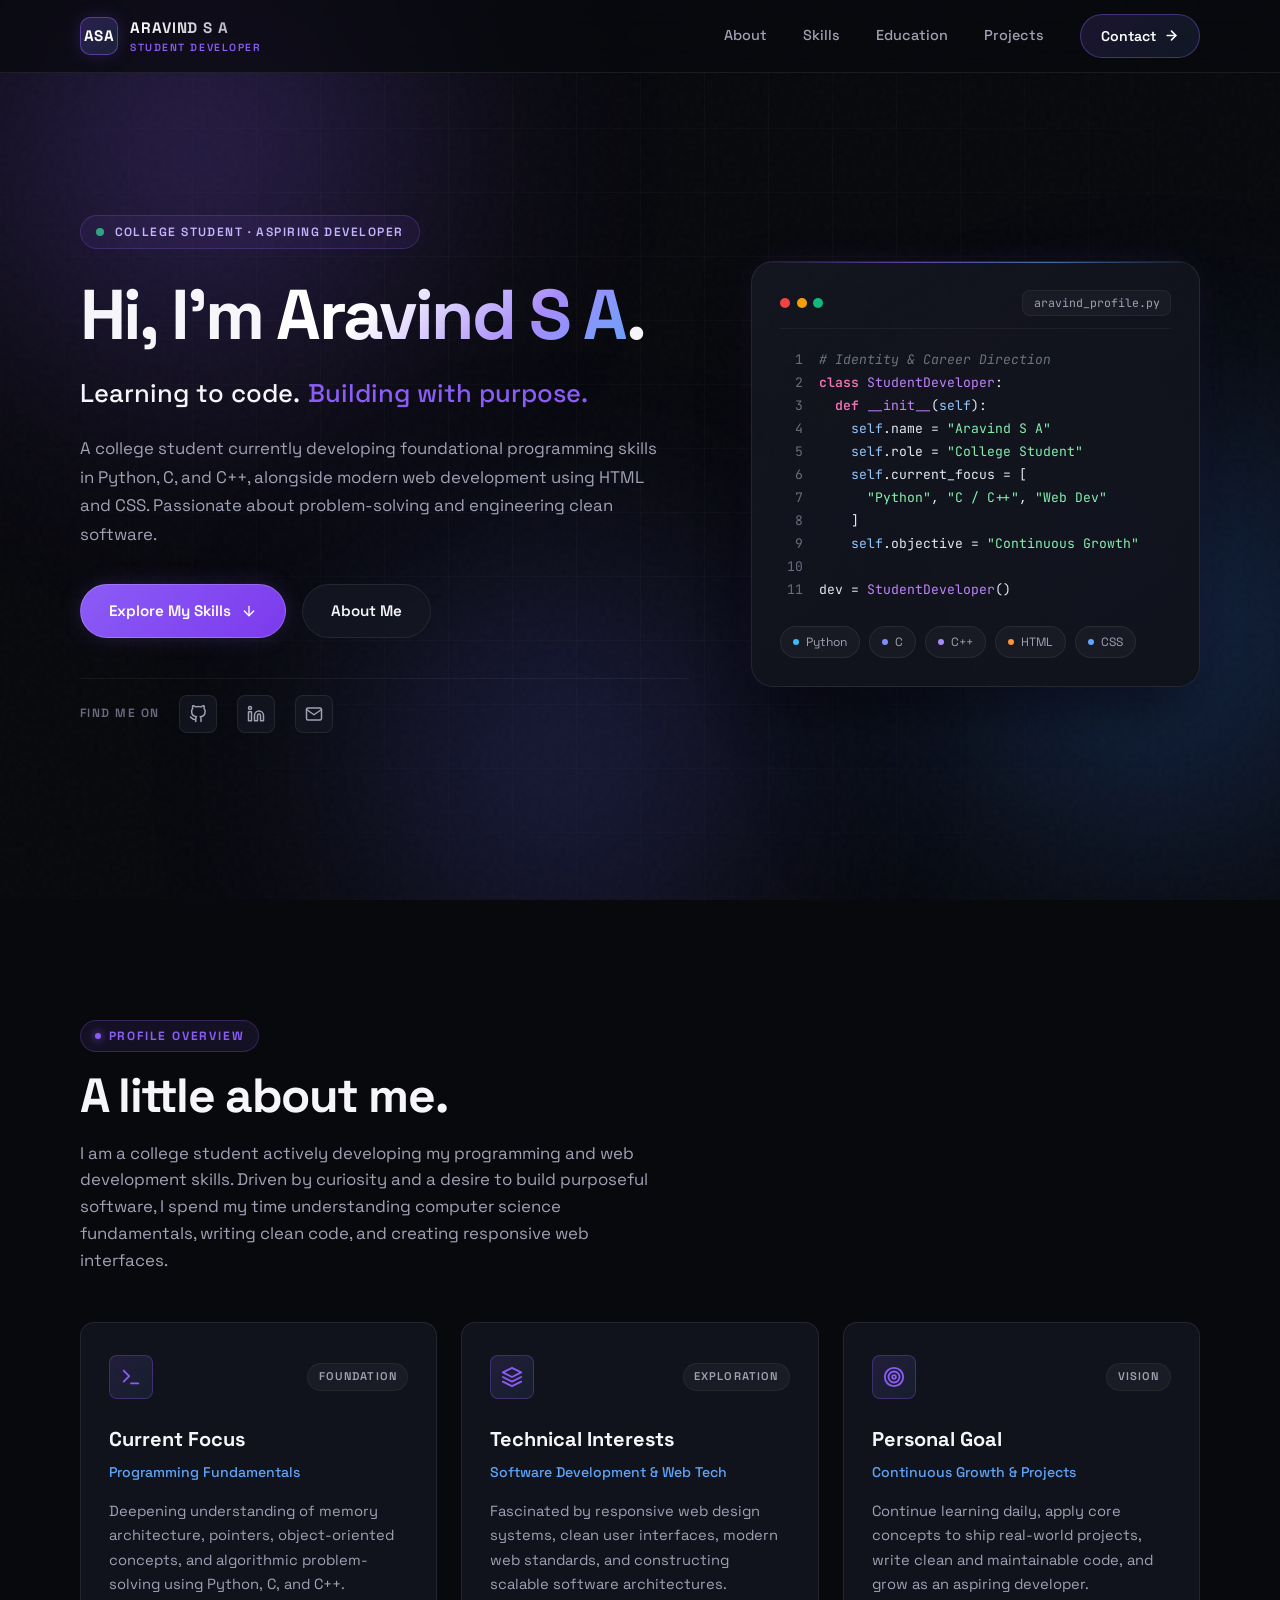
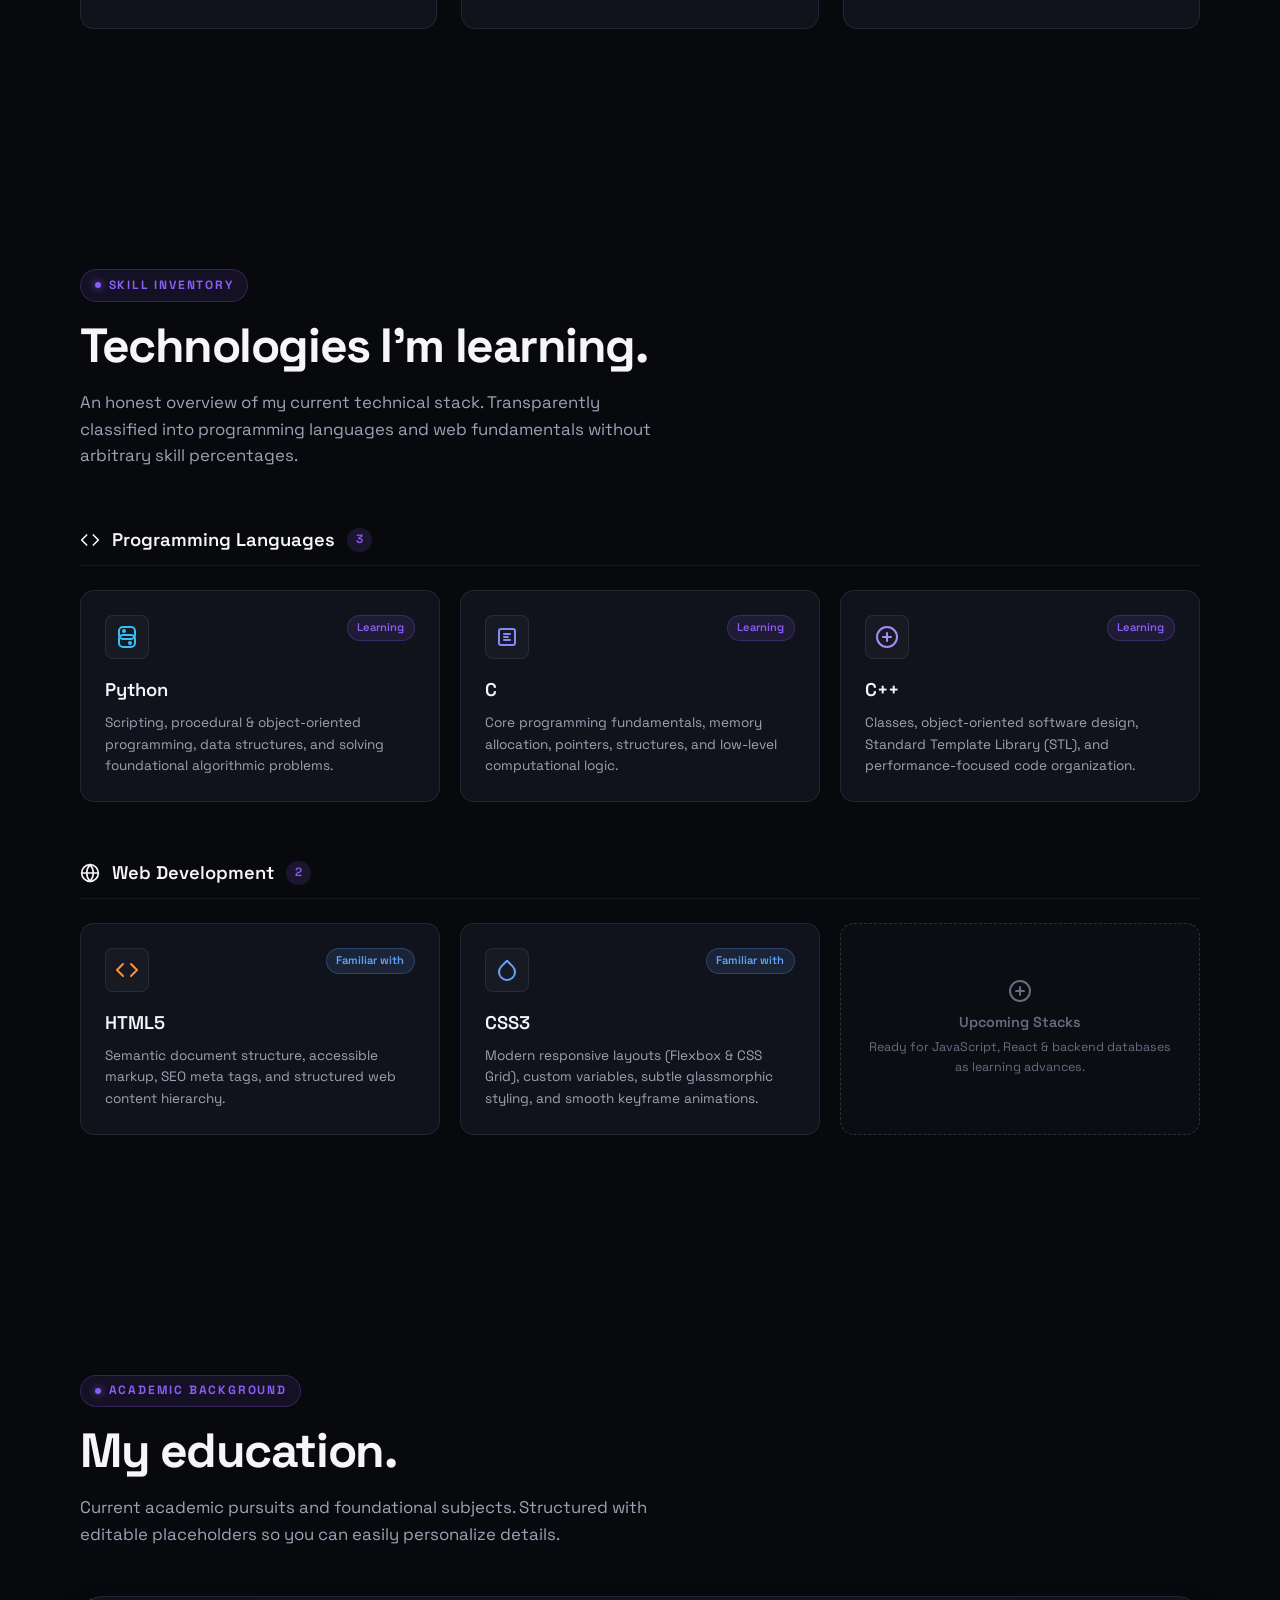
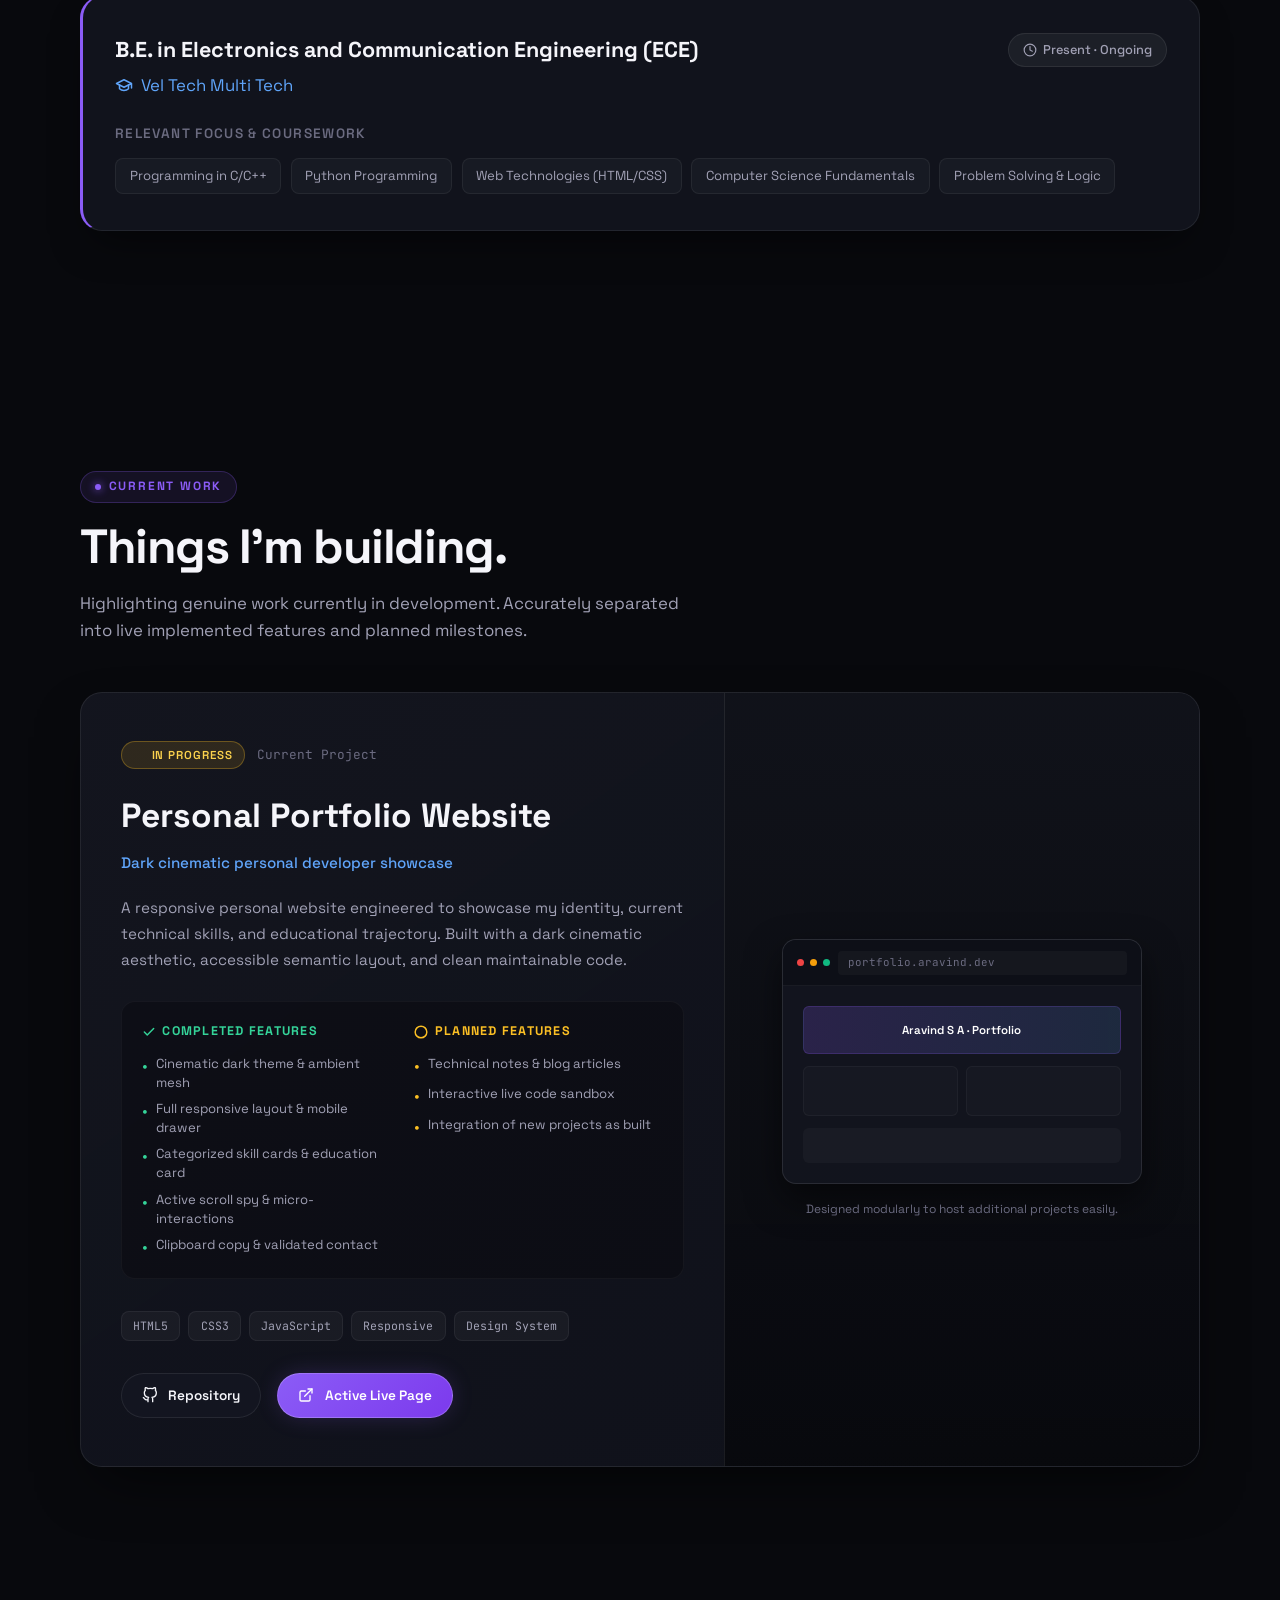
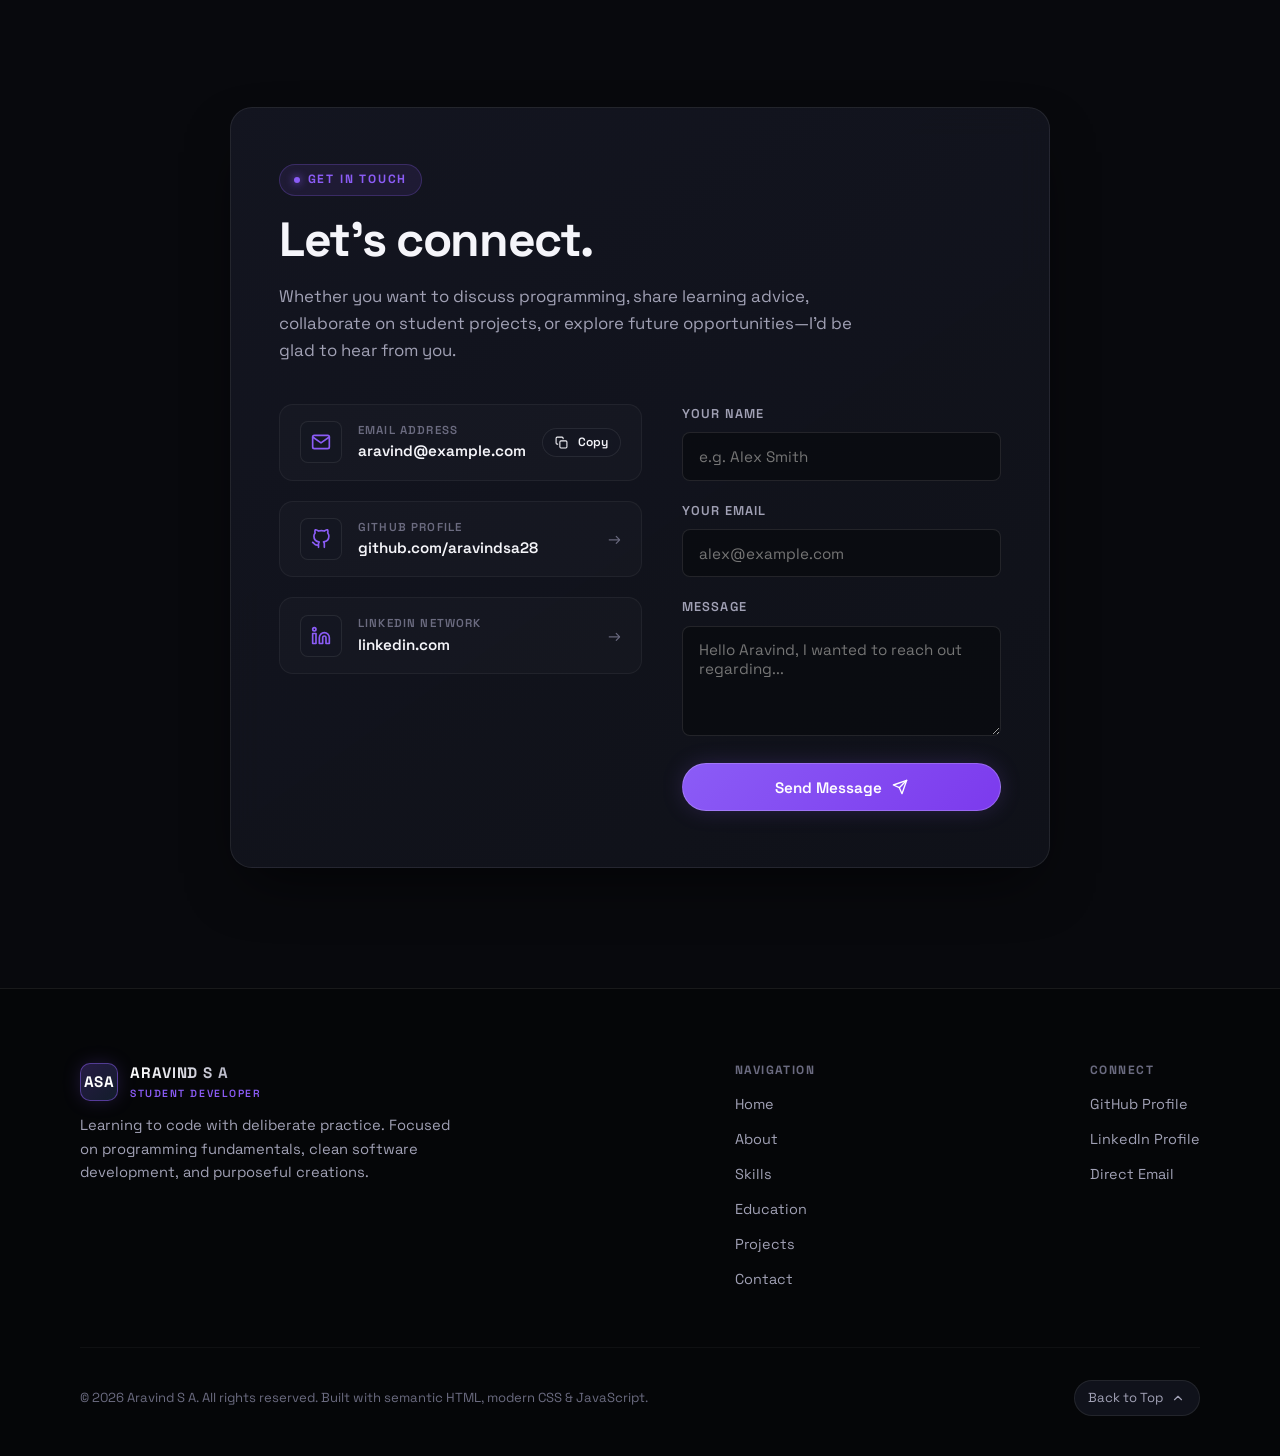
==== commit 91213862: "Initial commit: Aravind S A cinematic portfolio website" ====
--- a/index.html
+++ b/index.html
@@ -128,7 +128,7 @@
           <div class="hero-socials reveal-item">
             <span class="social-label">Find me on</span>
             <!-- Configurable GitHub link -->
-            <a href="https://github.com" target="_blank" rel="noopener noreferrer" class="social-icon-btn" aria-label="GitHub Profile">
+            <a href="https://github.com/aravindsa28" target="_blank" rel="noopener noreferrer" class="social-icon-btn" aria-label="GitHub Profile">
               <svg width="18" height="18" viewBox="0 0 24 24" fill="none" stroke="currentColor" stroke-width="2" stroke-linecap="round" stroke-linejoin="round">
                 <path d="M9 19c-5 1.5-5-2.5-7-3m14 6v-3.87a3.37 3.37 0 0 0-.94-2.61c3.14-.35 6.44-1.54 6.44-7A5.44 5.44 0 0 0 20 4.77 5.07 5.07 0 0 0 19.91 1S18.73.65 16 2.48a13.38 13.38 0 0 0-7 0C6.27.65 5.09 1 5.09 1A5.07 5.07 0 0 0 5 4.77a5.44 5.44 0 0 0-1.5 3.78c0 5.42 3.3 6.61 6.44 7A3.37 3.37 0 0 0 9 18.13V22"></path>
               </svg>
@@ -469,14 +469,13 @@
           <div class="timeline-card">
             <div class="timeline-header">
               <div>
-                <h3 class="degree-title">Bachelor's Degree in Computer Science / Engineering</h3>
+                <h3 class="degree-title">B.E. in Electronics and Communication Engineering (ECE)</h3>
                 <div class="institution-name">
                   <svg width="18" height="18" viewBox="0 0 24 24" fill="none" stroke="currentColor" stroke-width="2" stroke-linecap="round" stroke-linejoin="round">
                     <path d="M22 10v6M2 10l10-5 10 5-10 5z"></path>
                     <path d="M6 12v5c3 3 9 3 12 0v-5"></path>
                   </svg>
-                  <span>College / University Name</span>
-                  <span class="editable-hint" title="Easy to replace in portfolioData.js or HTML">Editable Placeholder</span>
+                  <span>Vel Tech Multi Tech</span>
                 </div>
               </div>
               <span class="period-badge">
@@ -580,11 +579,11 @@
 
               <div class="project-links">
                 <!-- Configurable Repository Link -->
-                <a href="https://github.com" target="_blank" rel="noopener noreferrer" class="btn btn-secondary" style="padding: 0.65rem 1.25rem; font-size: 0.85rem;">
+                <a href="https://github.com/aravindsa28/My-first-project" target="_blank" rel="noopener noreferrer" class="btn btn-secondary" style="padding: 0.65rem 1.25rem; font-size: 0.85rem;">
                   <svg width="16" height="16" viewBox="0 0 24 24" fill="none" stroke="currentColor" stroke-width="2" stroke-linecap="round" stroke-linejoin="round">
                     <path d="M9 19c-5 1.5-5-2.5-7-3m14 6v-3.87a3.37 3.37 0 0 0-.94-2.61c3.14-.35 6.44-1.54 6.44-7A5.44 5.44 0 0 0 20 4.77 5.07 5.07 0 0 0 19.91 1S18.73.65 16 2.48a13.38 13.38 0 0 0-7 0C6.27.65 5.09 1 5.09 1A5.07 5.07 0 0 0 5 4.77a5.44 5.44 0 0 0-1.5 3.78c0 5.42 3.3 6.61 6.44 7A3.37 3.37 0 0 0 9 18.13V22"></path>
                   </svg>
-                  <span>Repository (Configurable)</span>
+                  <span>Repository</span>
                 </a>
                 <!-- Live Demo Anchor -->
                 <a href="#hero" class="btn btn-primary" style="padding: 0.65rem 1.25rem; font-size: 0.85rem;">
@@ -666,7 +665,7 @@
               </div>
 
               <!-- GitHub Connect -->
-              <a href="https://github.com" target="_blank" rel="noopener noreferrer" class="contact-method-item">
+              <a href="https://github.com/aravindsa28" target="_blank" rel="noopener noreferrer" class="contact-method-item">
                 <div class="contact-method-icon">
                   <svg width="20" height="20" viewBox="0 0 24 24" fill="none" stroke="currentColor" stroke-width="2" stroke-linecap="round" stroke-linejoin="round">
                     <path d="M9 19c-5 1.5-5-2.5-7-3m14 6v-3.87a3.37 3.37 0 0 0-.94-2.61c3.14-.35 6.44-1.54 6.44-7A5.44 5.44 0 0 0 20 4.77 5.07 5.07 0 0 0 19.91 1S18.73.65 16 2.48a13.38 13.38 0 0 0-7 0C6.27.65 5.09 1 5.09 1A5.07 5.07 0 0 0 5 4.77a5.44 5.44 0 0 0-1.5 3.78c0 5.42 3.3 6.61 6.44 7A3.37 3.37 0 0 0 9 18.13V22"></path>
@@ -674,7 +673,7 @@
                 </div>
                 <div class="contact-method-info">
                   <span class="label">GitHub Profile</span>
-                  <span class="value">github.com</span>
+                  <span class="value">github.com/aravindsa28</span>
                 </div>
                 <span style="margin-left: auto; color: var(--text-dim);">&rarr;</span>
               </a>
@@ -758,7 +757,7 @@
 
         <div class="footer-links-group">
           <span class="group-title">Connect</span>
-          <a href="https://github.com" target="_blank" rel="noopener noreferrer">GitHub Profile</a>
+          <a href="https://github.com/aravindsa28" target="_blank" rel="noopener noreferrer">GitHub Profile</a>
           <a href="https://linkedin.com" target="_blank" rel="noopener noreferrer">LinkedIn Profile</a>
           <a href="mailto:aravind@example.com">Direct Email</a>
         </div>
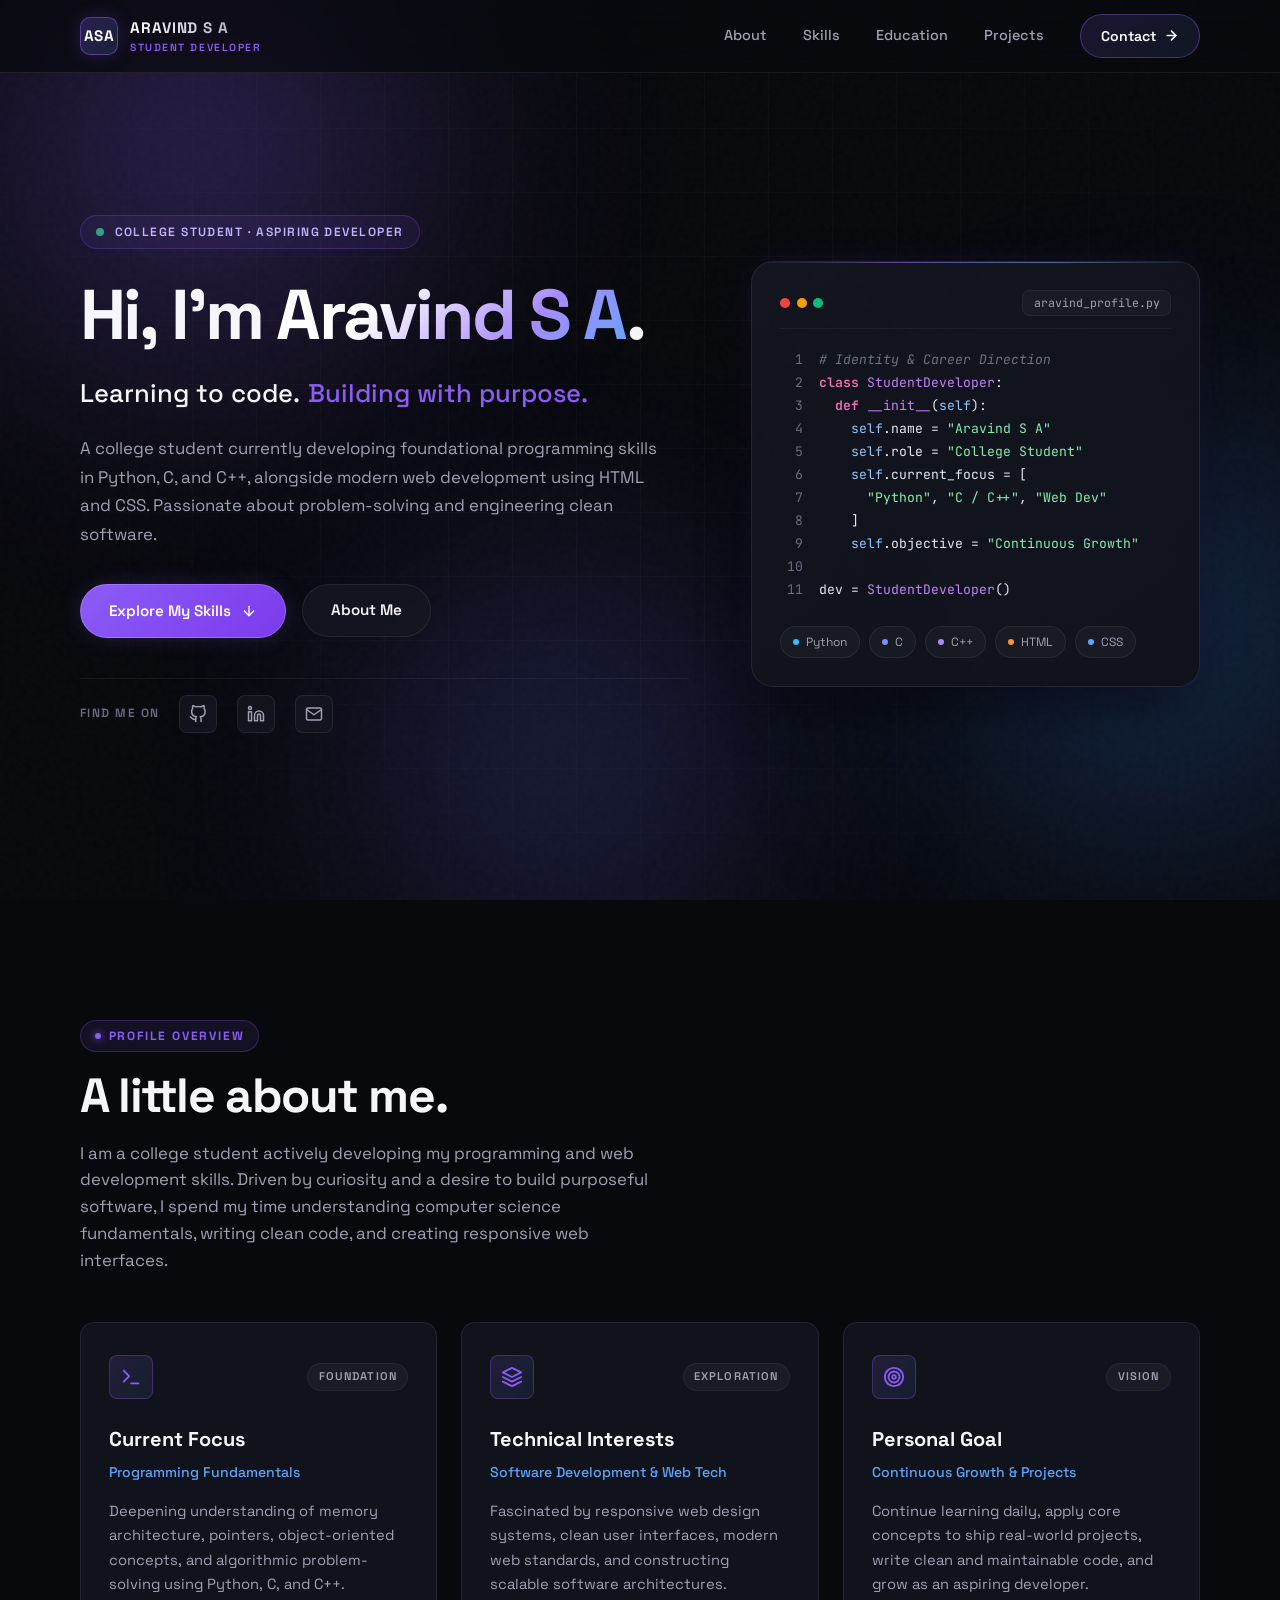
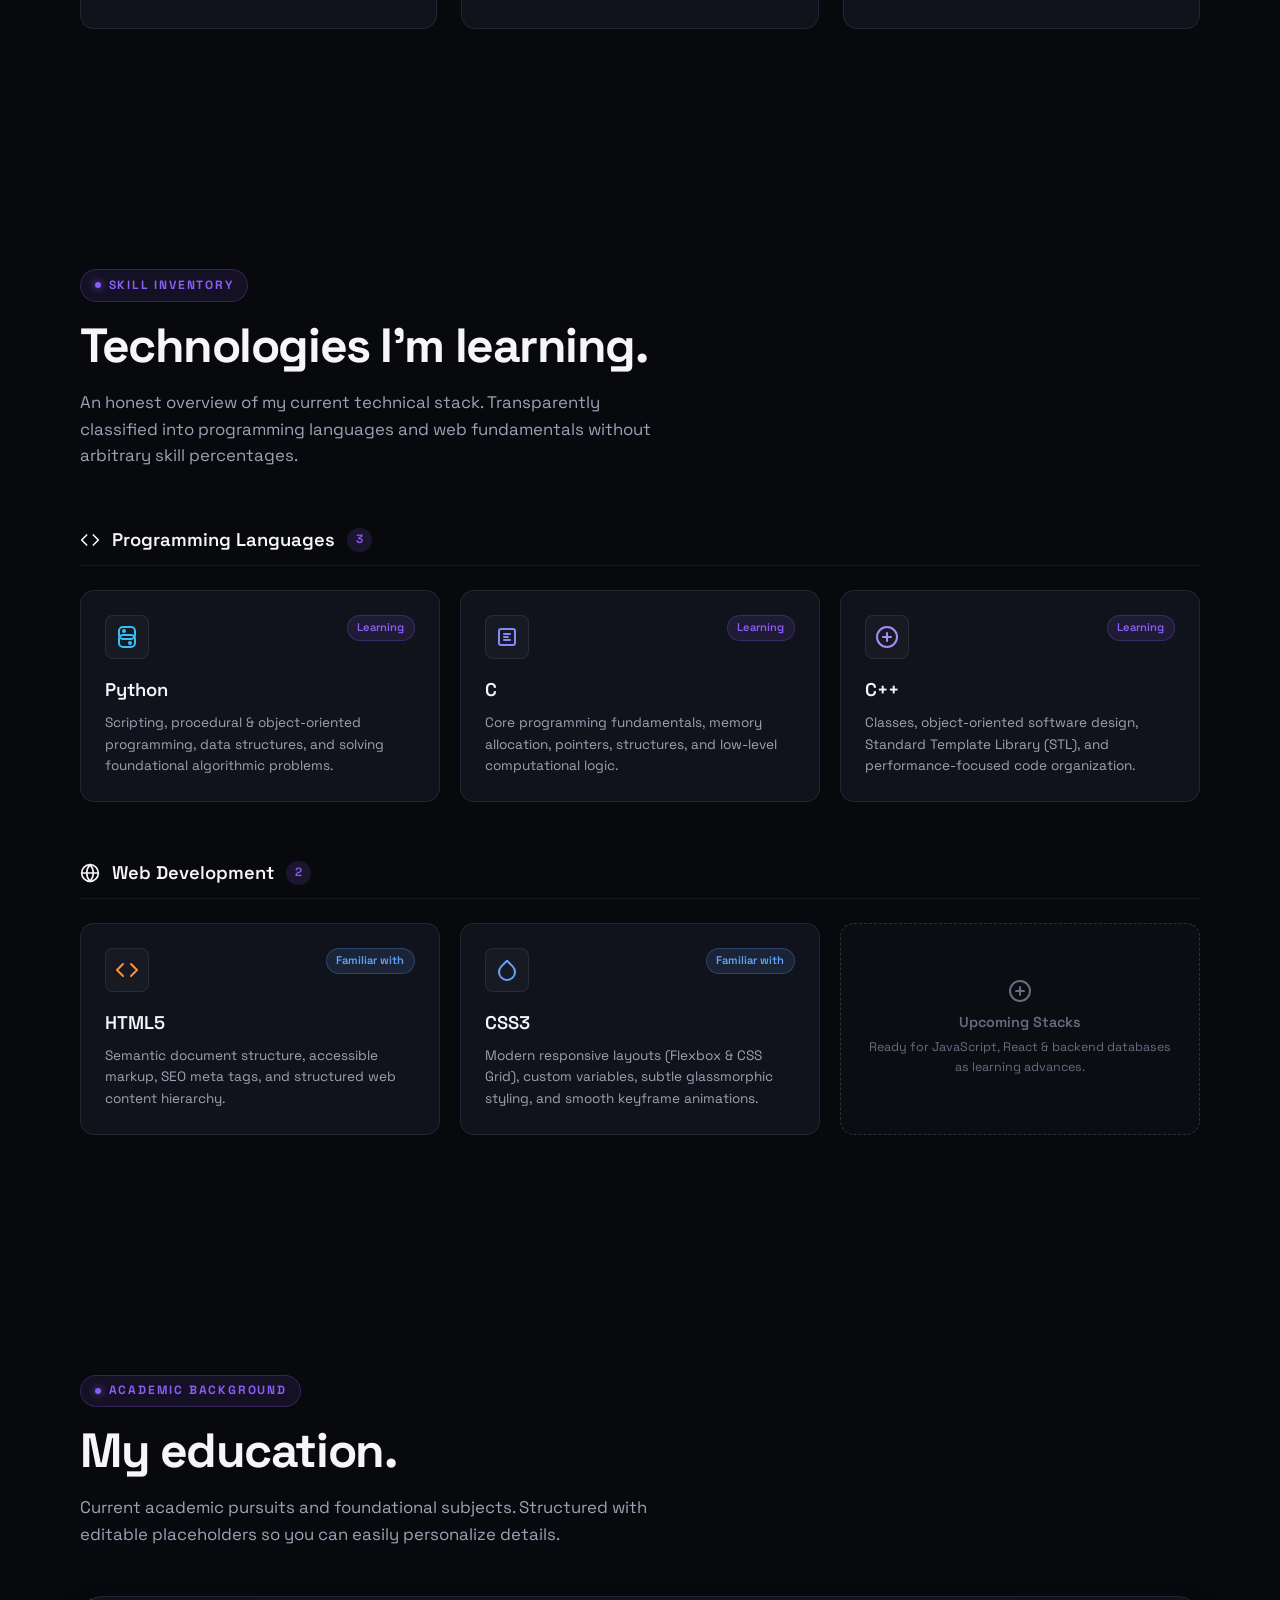
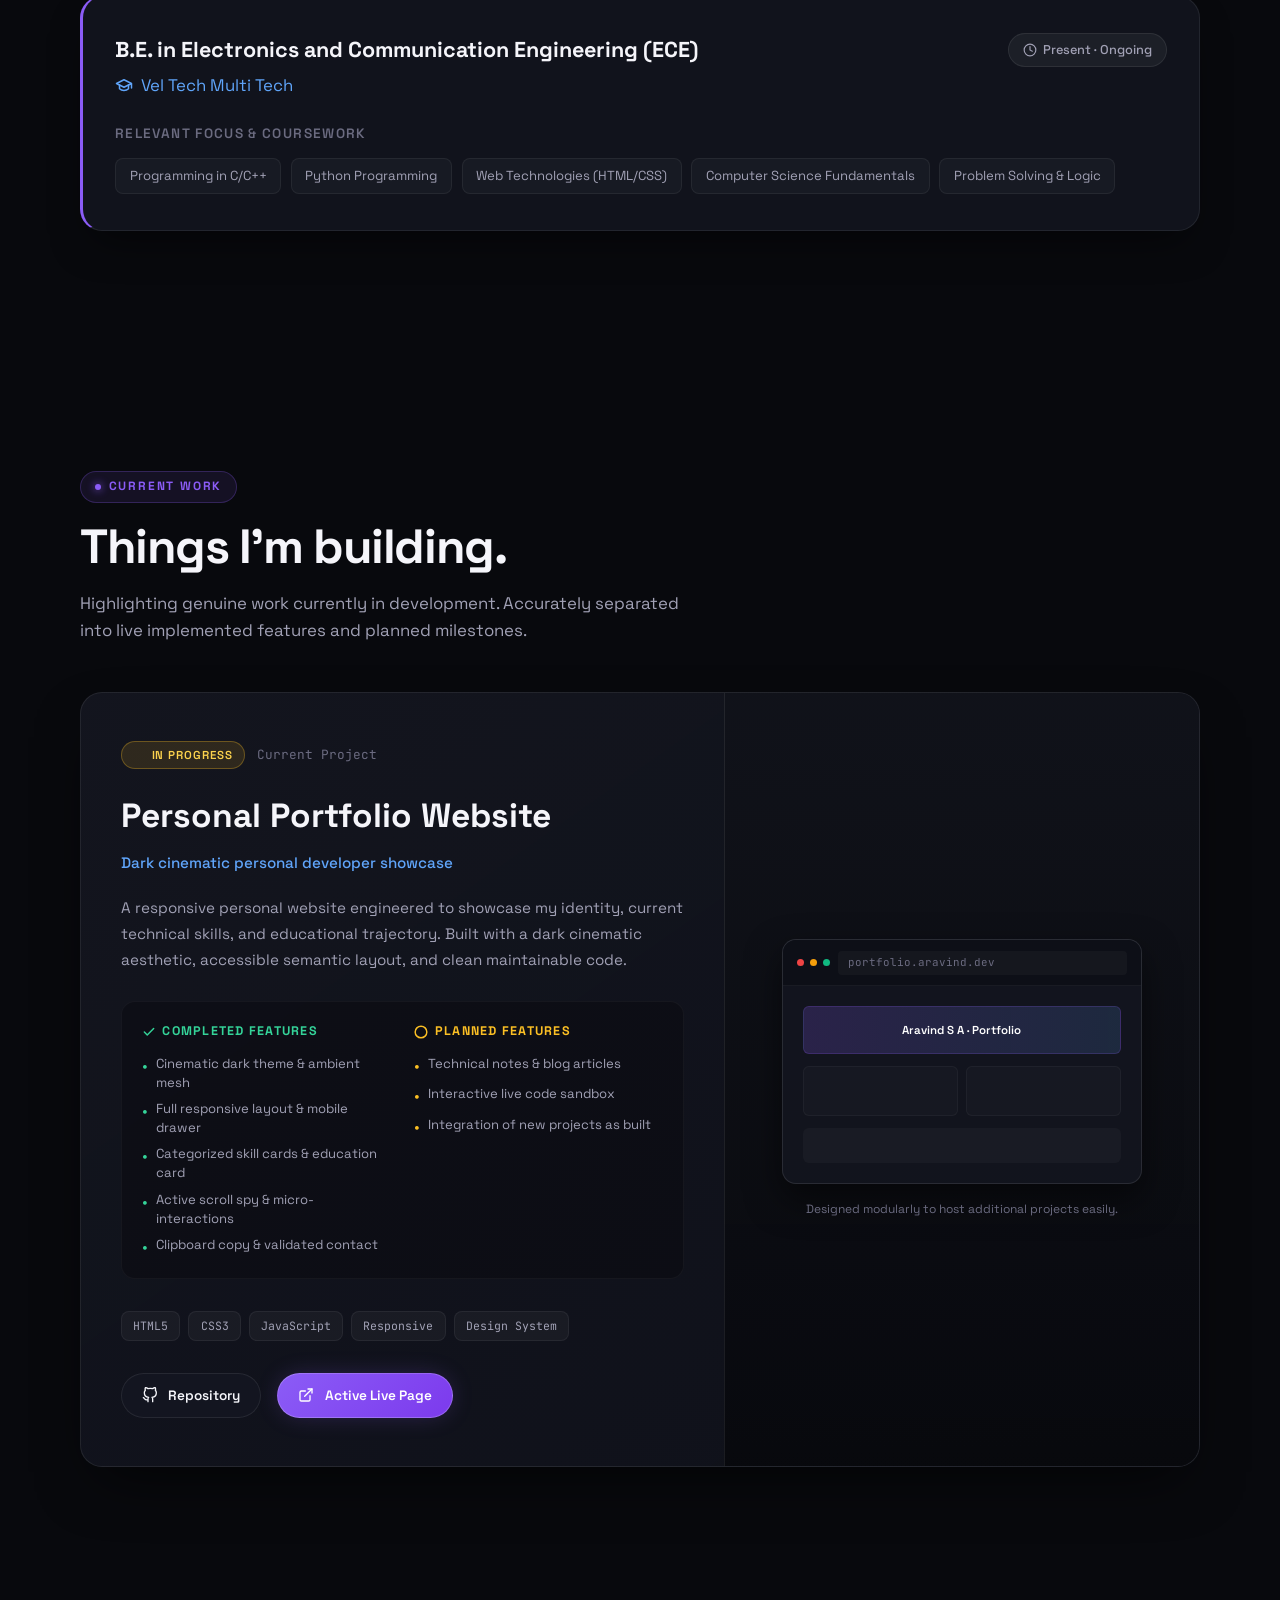
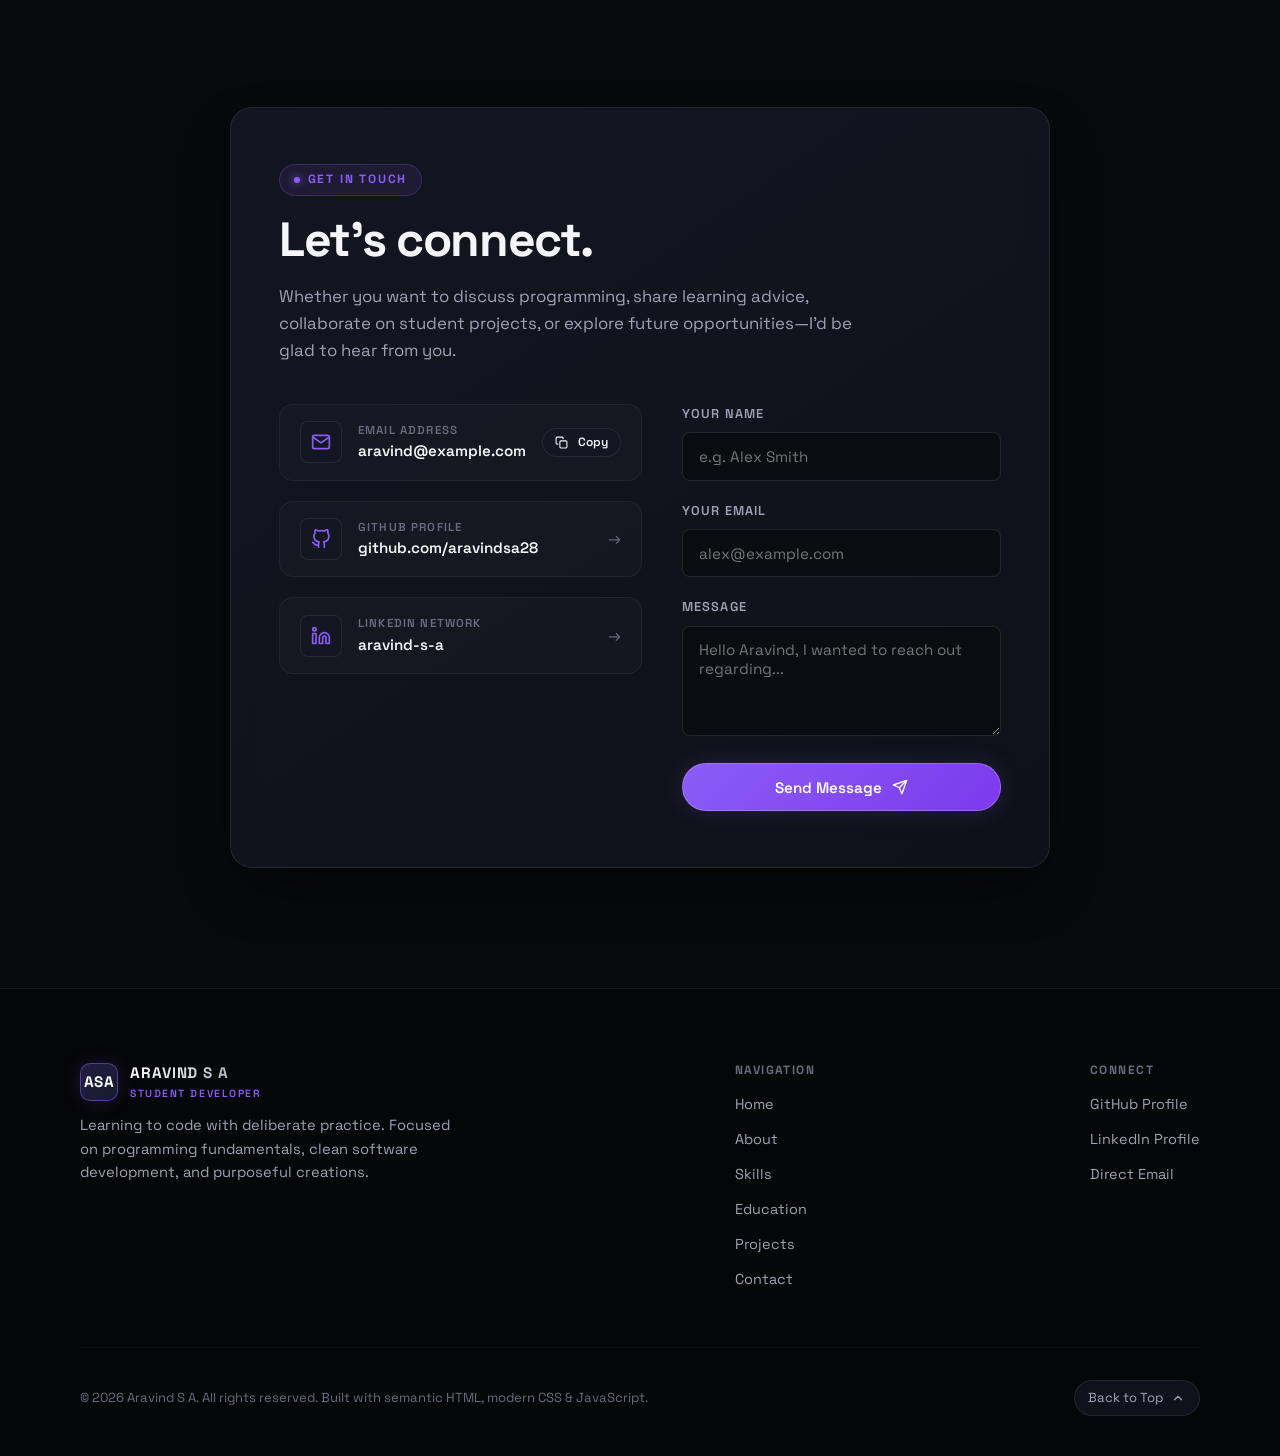
==== commit c5fab32d: "Update LinkedIn profile link to aravind-s-a-705a92446" ====
--- a/index.html
+++ b/index.html
@@ -134,7 +134,7 @@
               </svg>
             </a>
             <!-- Configurable LinkedIn link -->
-            <a href="https://linkedin.com" target="_blank" rel="noopener noreferrer" class="social-icon-btn" aria-label="LinkedIn Profile">
+            <a href="https://www.linkedin.com/in/aravind-s-a-705a92446" target="_blank" rel="noopener noreferrer" class="social-icon-btn" aria-label="LinkedIn Profile">
               <svg width="18" height="18" viewBox="0 0 24 24" fill="none" stroke="currentColor" stroke-width="2" stroke-linecap="round" stroke-linejoin="round">
                 <path d="M16 8a6 6 0 0 1 6 6v7h-4v-7a2 2 0 0 0-2-2 2 2 0 0 0-2 2v7h-4v-7a6 6 0 0 1 6-6z"></path>
                 <rect x="2" y="9" width="4" height="12"></rect>
@@ -679,7 +679,7 @@
               </a>
 
               <!-- LinkedIn Connect -->
-              <a href="https://linkedin.com" target="_blank" rel="noopener noreferrer" class="contact-method-item">
+              <a href="https://www.linkedin.com/in/aravind-s-a-705a92446" target="_blank" rel="noopener noreferrer" class="contact-method-item">
                 <div class="contact-method-icon">
                   <svg width="20" height="20" viewBox="0 0 24 24" fill="none" stroke="currentColor" stroke-width="2" stroke-linecap="round" stroke-linejoin="round">
                     <path d="M16 8a6 6 0 0 1 6 6v7h-4v-7a2 2 0 0 0-2-2 2 2 0 0 0-2 2v7h-4v-7a6 6 0 0 1 6-6z"></path>
@@ -689,7 +689,7 @@
                 </div>
                 <div class="contact-method-info">
                   <span class="label">LinkedIn Network</span>
-                  <span class="value">linkedin.com</span>
+                  <span class="value">aravind-s-a</span>
                 </div>
                 <span style="margin-left: auto; color: var(--text-dim);">&rarr;</span>
               </a>
@@ -758,7 +758,7 @@
         <div class="footer-links-group">
           <span class="group-title">Connect</span>
           <a href="https://github.com/aravindsa28" target="_blank" rel="noopener noreferrer">GitHub Profile</a>
-          <a href="https://linkedin.com" target="_blank" rel="noopener noreferrer">LinkedIn Profile</a>
+          <a href="https://www.linkedin.com/in/aravind-s-a-705a92446" target="_blank" rel="noopener noreferrer">LinkedIn Profile</a>
           <a href="mailto:aravind@example.com">Direct Email</a>
         </div>
       </div>
